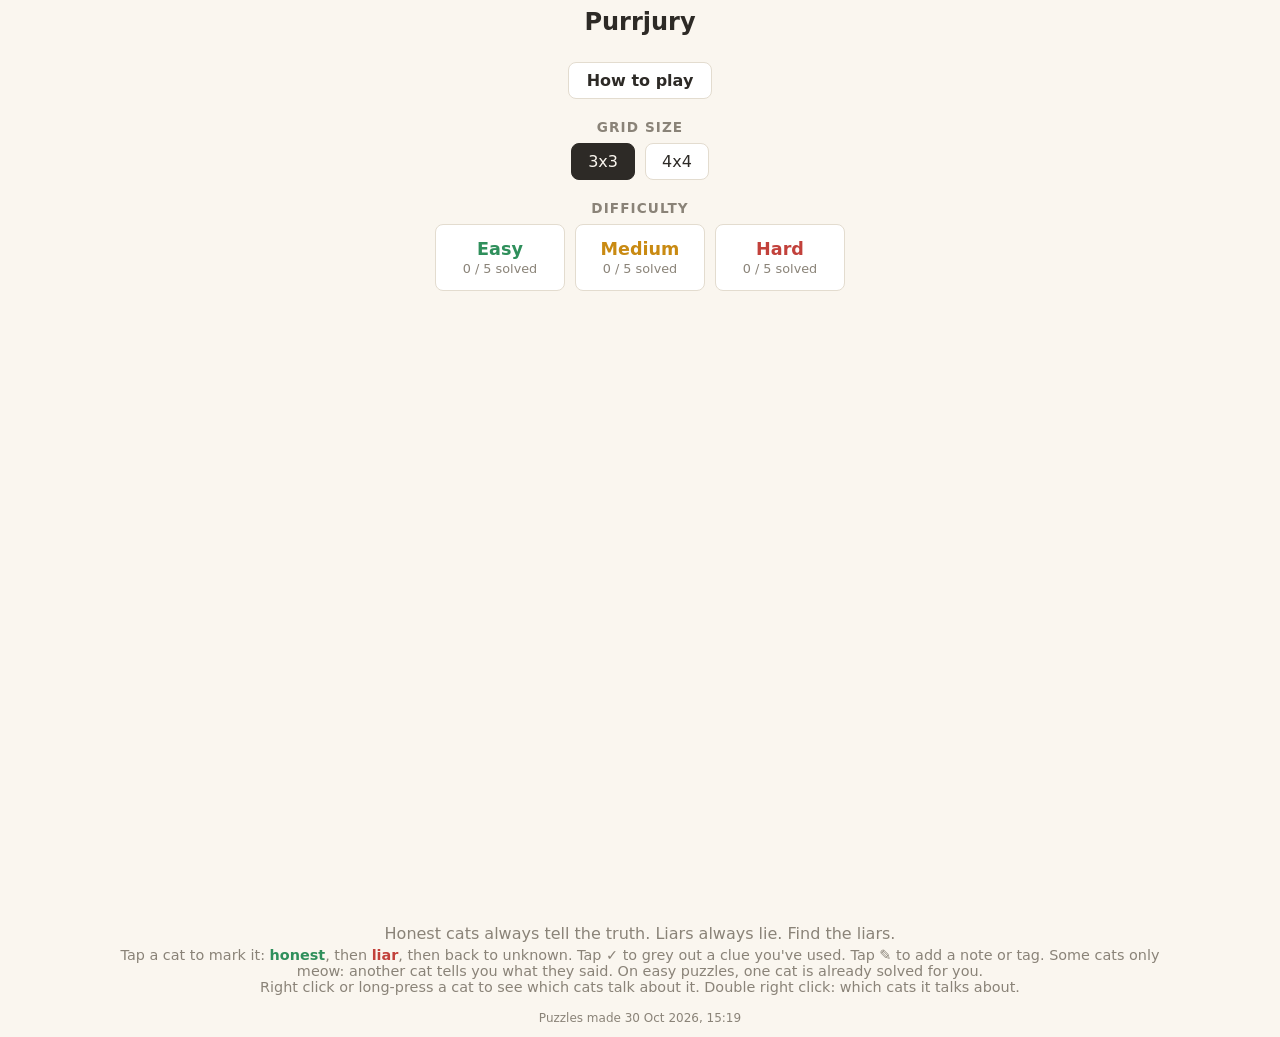
==== web/index.html @ bf157be4 "fix(web): rating card shows on the menu too" ====
<!doctype html>
<html lang="en">
<head>
  <meta charset="utf-8">
  <meta name="viewport" content="width=device-width, initial-scale=1">
  <title>Purrjury</title>
  <!-- every file gets a new ?v= on each visit, so the browser never uses an old copy (see the scripts at the bottom) -->
  <script>
    const VERSION = Date.now();
    document.write(`<link rel="stylesheet" href="style.css?v=${VERSION}">`);
  </script>
</head>
<body>
  <!-- everything you play with, sized to fit the screen on a computer -->
  <div id="screen">
  <header>
    <h1>Purrjury</h1>
  </header>

  <!-- first screen: pick a grid size and a difficulty -->
  <section id="menu">
    <!-- only in the feedback set (index.html?set=feedback): tutorial first, and they can stop any puzzle -->
    <div id="feedback-note" hidden>
      Thanks for playtesting!
      <ol>
        <li>Start with <b>How to play</b> (5 short lessons).</li>
        <li>Then play the puzzles below.</li>
      </ol>
      Stuck or bored? You can stop any puzzle at any time and rate it, solved or not.
    </div>
    <p id="start-here" hidden>Start here</p>
    <button id="how-to-play">How to play</button>
    <h2>Grid size</h2>
    <div class="choice" id="sizes"></div>
    <h2>Difficulty</h2>
    <div class="choice" id="levels"></div>
    <!-- feedback set only: write anything about the whole game -->
    <button id="general-feedback" hidden>Feedback on the whole game</button>
  </section>

  <section id="game" hidden>
  <nav>
    <button id="menu-button" title="Back to the menu (Escape)">Menu</button>
    <button id="prev" title="Previous puzzle (left arrow)">&larr;</button>
    <span id="info"></span>
    <button id="next" title="Next puzzle (right arrow)">&rarr;</button>
  </nav>

  <!-- the lesson's title, what to do and feedback, only in "How to play" -->
  <div id="lesson" hidden></div>

  <p id="legend"></p>

  <main id="grid"></main>

  <div class="controls">
    <span id="timer">0:00</span>
    <button id="check">Check</button>
    <button id="reset">Reset</button>
    <button id="hint">Hint</button>
    <button id="reveal">Reveal</button>
    <button id="stop" hidden>Stop and rate</button>
  </div>
  <p id="message"></p>
  </section>

  <!-- feedback set: the rating card (renderRating in game.js) and the menu's feedback card (renderGeneral).
       Outside #game, so it can show on the menu too, where #game is hidden. -->
  <div id="rating" hidden></div>
  </div>

  <!-- how to play, below the game so the grid gets the screen -->
  <footer>
    <p class="rules">Honest cats always tell the truth. Liars always lie. Find the liars.</p>
  <p class="help">Tap a cat to mark it: <b class="honest-text">honest</b>, then <b class="liar-text">liar</b>, then back to unknown.
    Tap &#10003; to grey out a clue you've used. Tap &#9998; to add a note or tag. Some cats only meow: another cat tells you what they said. On easy puzzles, one cat is already solved for you.<br>
    Right click or long-press a cat to see which cats talk about it. Double right click: which cats it talks about.</p>
  <p class="version" id="version"></p>
  </footer>

  <script>
    // index.html?set=feedback plays the feedback set (feedback_puzzles.js) instead of the normal puzzles
    const PUZZLE_FILE = new URLSearchParams(location.search).get("set") === "feedback" ? "feedback_puzzles.js" : "puzzles.js";
    document.write(`<script src="${PUZZLE_FILE}?v=${VERSION}"><\/script>`);
    document.write(`<script src="tutorial.js?v=${VERSION}"><\/script>`);
    document.write(`<script src="game.js?v=${VERSION}"><\/script>`);
  </script>
</body>
</html>
---- web/style.css ----
:root {
  --bg: #faf6ef;
  --card: #ffffff;
  --ink: #2d2a26;
  --muted: #8a8378;
  --line: #e3dccf;
  --honest: #2f8f5b;
  --honest-bg: #e6f4ec;
  --liar: #c2413b;
  --liar-bg: #fbe8e6;
}

* { box-sizing: border-box; }

body {
  margin: 0 auto;
  max-width: 1100px;
  padding: 16px;
  background: var(--bg);
  color: var(--ink);
  font-family: system-ui, -apple-system, "Segoe UI", sans-serif;
}

header { text-align: center; }
h1 { margin: 8px 0 4px; font-size: 2rem; }
.rules, .help { text-align: center; color: var(--muted); margin: 4px 0; }
.help { font-size: 0.9rem; margin-bottom: 16px; }
footer { margin-top: 24px; }
.version { text-align: center; color: var(--muted); font-size: 0.75rem; margin: 0 0 12px; }
.honest-text { color: var(--honest); }
.liar-text { color: var(--liar); }

nav, .controls {
  display: flex;
  justify-content: center;
  align-items: center;
  gap: 12px;
  margin: 12px 0;
}

button {
  font: inherit;
  padding: 8px 16px;
  border: 1px solid var(--line);
  border-radius: 8px;
  background: var(--card);
  color: var(--ink);
  cursor: pointer;
}
button:hover { border-color: var(--muted); }

#grid {
  display: grid;
  gap: 10px;
  grid-template-columns: repeat(var(--cols), minmax(0, 1fr));
}

.card {
  position: relative;
  display: flex; flex-direction: column;   /* header on top, the clue fills the rest */
  background: var(--card);
  border: 2px solid var(--line);
  border-radius: 12px;
  padding: 10px 12px 36px;   /* room at the bottom for the pen and check buttons */
  cursor: pointer;
  min-height: 110px;
  /* long-press on phones shows connections, so it must not select text or open the iOS menu */
  -webkit-user-select: none;
  user-select: none;
  -webkit-touch-callout: none;
  -webkit-tap-highlight-color: transparent;
  touch-action: manipulation;
}
.card.honest { border-color: var(--honest); background: var(--honest-bg); }
.card.liar { border-color: var(--liar); background: var(--liar-bg); }
.card.used .text { opacity: 0.35; }
.card.given { cursor: default; }   /* easy puzzles: this cat is solved from the start */
.gibberish { font-style: italic; color: var(--muted); }
.secret { margin: 6px 0 0; font-size: 0.85rem; color: var(--muted); }

/* after Reveal: thick outline shows the real answer */
.card.answer-honest { box-shadow: 0 0 0 4px var(--honest); }
.card.answer-liar { box-shadow: 0 0 0 4px var(--liar); }

/* header: cat in the middle, name and color under it, a dashed line before the clue */
.top {
  display: flex; flex-direction: column; align-items: center;
  margin: -10px -12px 0;
  padding: 8px 8px 4px;
  border-bottom: 1px dashed var(--line);
}
/* the pixel cat: drawn at 32x32, shown at exactly 2x so the pixels stay crisp */
.sprite { width: 64px; height: 64px; image-rendering: pixelated; }
/* the color goes on its own line if there's no room next to the name */
.name-line { display: flex; flex-wrap: wrap; justify-content: center; align-items: baseline; column-gap: 6px; max-width: 100%; }
.name { font-weight: 700; max-width: 100%; white-space: nowrap; overflow: hidden; text-overflow: ellipsis; }
.color { color: var(--muted); font-size: 0.8rem; white-space: nowrap; }
.badge {
  position: absolute;
  bottom: 10px; left: 12px;
  display: flex; gap: 4px; align-items: center;
  font-size: 0.75rem; font-weight: 700; text-transform: uppercase; white-space: nowrap;
}
.given-lock { font-size: 0.8rem; }
.honest .badge { color: var(--honest); }
.liar .badge { color: var(--liar); }
/* the clue sits in the middle of the space under the header, both ways */
.text {
  flex: 1;
  display: flex; align-items: center; justify-content: center;
  margin: 8px 0 0;
  text-align: center;
  line-height: 1.35;
  overflow-wrap: break-word;
  hyphens: auto;
}

.used-toggle {
  position: absolute;
  bottom: 6px; right: 6px;
  padding: 0 6px;
  font-size: 0.85rem;
  line-height: 1.4;
}

/* pen: your own notes and tags on a cat */
.pen-toggle {
  position: absolute;
  bottom: 6px; right: 40px;
  padding: 0 6px;
  font-size: 0.85rem;
  line-height: 1.4;
}
.pen-toggle.has-notes { border-color: var(--muted); }
.chips { display: flex; gap: 4px; margin-top: 6px; }
.chip {
  display: inline-flex; align-items: center; justify-content: center;
  min-width: 18px; height: 18px; padding: 0 5px;
  border-radius: 9px;
  font-size: 0.75rem; font-weight: 700;
  background: #efe6d2; color: var(--ink);
}
.chip-blue, .chip-purple { min-width: 14px; height: 14px; padding: 0; }
.chip-blue { background: var(--about); }
.chip-purple { background: #7a4fc4; }
.note { margin: 6px 0 0; font-size: 0.85rem; font-style: italic; color: var(--muted); overflow-wrap: break-word; }
.note-editor { display: flex; flex-direction: column; gap: 6px; margin-top: 8px; cursor: default; }
.tag-row { display: flex; gap: 6px; }
.tag-toggle { padding: 4px 8px; display: inline-flex; align-items: center; }
.tag-toggle.on { border-color: var(--ink); background: #efe6d2; }
.note-editor textarea {
  font: inherit; font-size: 0.85rem;
  padding: 6px;
  border: 1px solid var(--line); border-radius: 8px;
  resize: vertical;
  /* the card blocks text selection for long-press, but the note field needs it */
  -webkit-user-select: text; user-select: text;
  -webkit-touch-callout: default;
}
.note-done { align-self: flex-end; padding: 4px 12px; }

:root { --about: #2f6fdb; }   /* the blue tag chip */

/* connections (right click or long-press a cat): the names involved grow for a moment (from their middle,
   so they grow both ways) and stay bold while it lasts, and the connected cats do one hop.
   The chosen cat's name is underlined. The label under the nav says which way it goes ("cats that talk about Bean"). */
.card.focus .name { text-decoration: underline; text-underline-offset: 3px; }
.card.focus .name, .card.talked-by .name, .card.talks-about .name {
  display: inline-block;
  transform-origin: center;
  font-weight: 800;
  animation: name-grow 0.45s ease-out;
}
@keyframes name-grow { 0%, 100% { transform: scale(1); } 35% { transform: scale(1.35); } }
.card.talked-by .sprite, .card.talks-about .sprite { animation: hop 0.5s ease-out; }   /* hop: see the guide cat */
@media (prefers-reduced-motion: reduce) {
  .card.talked-by .sprite, .card.talks-about .sprite, .card .name { animation: none; }
}
#legend { display: flex; justify-content: center; flex-wrap: wrap; gap: 8px; min-height: 1.6em; margin: 0 0 10px; }
.tag { font-size: 0.8rem; font-weight: 600; }
.tag-by, .tag-about { color: var(--ink); }

/* hint: dashed outline around the clues you can use right now */
:root { --hint: #c98a12; }
/* a card a hint (or the guide) points at: it pulses, a glow that grows and fades */
.card.hint { outline: 3px solid var(--hint); outline-offset: 2px; animation: pulse 1.4s ease-out infinite; }
@keyframes pulse {
  0% { box-shadow: 0 0 0 0 #c98a12aa; }
  70%, 100% { box-shadow: 0 0 0 14px #c98a1200; }
}
/* a button the guide points at (the pen, the ✓, Hint): it pulses the same way */
.point { outline: 3px solid var(--hint); outline-offset: 2px; animation: pulse 1.4s ease-out infinite; }
/* pressing Hint again: the cat that clue finds gets a dashed outline */
.card.hint-found { outline: 3px dashed var(--hint); outline-offset: 2px; }
@media (prefers-reduced-motion: reduce) { .card.hint, .point { animation: none; } }
.tag-hint { color: var(--hint); }

/* menu: pick a grid size, then a difficulty */
#menu { text-align: center; margin: 24px 0; }
#menu h2 { font-size: 0.85rem; text-transform: uppercase; letter-spacing: 0.08em; color: var(--muted); margin: 20px 0 8px; }
.choice { display: flex; justify-content: center; flex-wrap: wrap; gap: 10px; }
.choice button.selected { background: var(--ink); border-color: var(--ink); color: var(--bg); }
.level { display: flex; flex-direction: column; align-items: center; gap: 2px; min-width: 130px; padding: 14px 18px; }
.level-name { font-weight: 700; font-size: 1.1rem; text-transform: capitalize; }
.level-count { font-size: 0.8rem; color: var(--muted); }
.level-easy .level-name { color: var(--honest); }
.level-medium .level-name { color: #c98a12; }
.level-hard .level-name { color: var(--liar); }
.level-tricky .level-name { color: #7a4fc4; }
[hidden] { display: none !important; }

/* "How to play": the button on the menu, and the box above a lesson's grid */
#how-to-play { font-weight: 600; padding: 8px 18px; }
/* the guide cat on the left, its speech bubble on the right with a little tail pointing at it */
#lesson { --bubble: #fff4d6; display: flex; align-items: center; justify-content: center; gap: 14px; max-width: 800px; margin: 0 auto 8px; }
#lesson .guide { width: 128px; height: 128px; image-rendering: pixelated; flex: none; }
/* short computer screens: a smaller guide, so the lesson box is only as tall as the bubble and the grid gets the rest */
@media (min-width: 601px) and (max-height: 800px) { #lesson .guide { width: 96px; height: 96px; } }
/* warm yellow, so it stands out from the white cards */
#lesson .bubble {
  position: relative; flex: 1; padding: 12px 18px;
  background: var(--bubble); border: 3px solid var(--ink); border-radius: 18px;
  font-size: 1.15rem; box-shadow: 0 4px 0 #0002;
}
#lesson .bubble::before {   /* the tail: a small square turned 45 degrees, half under the bubble's edge */
  content: ""; position: absolute; left: -11px; top: calc(50% - 9px); width: 16px; height: 16px;
  background: var(--bubble); border-left: 3px solid var(--ink); border-bottom: 3px solid var(--ink); transform: rotate(45deg);
}
/* when the guide says something new: the cat hops, the bubble pops in */
#lesson .guide.hop { animation: hop 0.5s ease-out; }
#lesson .bubble.pop { animation: pop 0.3s ease-out; }
@keyframes hop { 0%, 100% { transform: translateY(0); } 35% { transform: translateY(-18px); } 65% { transform: translateY(0); } 80% { transform: translateY(-5px); } }
@keyframes pop { from { transform: scale(0.94); opacity: 0.4; } to { transform: scale(1); opacity: 1; } }
@media (prefers-reduced-motion: reduce) { #lesson .guide.hop, #lesson .bubble.pop { animation: none; } }
#lesson h2 { font-size: 1.2rem; margin: 2px 0 4px; }
#lesson p { margin: 4px 0; }
/* the bubble keeps room for its longest feedback (keepTallest in game.js), so nothing moves when it shows up */
.lesson-feedback { line-height: 1.35; font-weight: 600; }
.lesson-feedback.wrong { color: var(--liar); }
.lesson-feedback.solved { color: var(--honest); }
.lesson-feedback button { margin-left: 6px; font-weight: 600; }

/* feedback set (index.html?set=feedback): the note on the menu, the Stop and rate button and the rating card */
#feedback-note {
  max-width: 420px; margin: 14px auto 0; padding: 8px 12px;
  background: #fff4d6; border: 1px solid #ecd9a0; border-radius: 10px; font-size: 0.9rem; text-align: left;
}
#feedback-note ol { margin: 4px 0 6px; padding-left: 22px; }
/* How to play stands out on the feedback menu, with a small "Start here" above it */
#start-here { margin: 14px 0 4px; font-size: 0.8rem; font-weight: 600; color: var(--hint); }
body.feedback #how-to-play { border: 2px solid var(--hint); }
#general-feedback { margin-top: 24px; }
#stop { font-weight: 600; border-color: var(--ink); }
#stop:disabled { font-weight: 400; border-color: var(--line); color: var(--muted); cursor: default; }
/* the card floats over the bottom of the grid, so nothing moves and nothing needs scrolling */
#rating {
  position: fixed; left: 50%; bottom: 12px; transform: translateX(-50%); z-index: 30;
  width: min(400px, calc(100% - 16px));
  padding: 12px 16px; background: var(--card);
  border: 2px solid var(--line); border-radius: 14px; box-shadow: 0 -4px 16px #0003;
}
#rating h3 { margin: 0 0 2px; font-size: 1.05rem; }
.rating-help { margin: 0 0 4px; font-size: 0.8rem; color: var(--muted); }
.paw-row { display: flex; align-items: center; }
.paw-label { width: 3.2em; font-weight: 600; }
/* a paw you haven't given is grey and faint */
.paw { border: none; background: none; padding: 2px 4px; font-size: 1.6rem; line-height: 1.1; filter: grayscale(1); opacity: 0.3; }
.paw.on { filter: none; opacity: 1; }
#rating textarea {
  display: block; width: 100%; margin: 8px 0;
  font: inherit; font-size: 1rem;   /* 16px or more, or phones zoom in when you tap it */
  padding: 6px 8px; border: 1px solid var(--line); border-radius: 8px; resize: none;
}
.rating-error { margin: 0 0 8px; font-size: 0.85rem; color: var(--liar); }
.rating-buttons { display: flex; flex-wrap: wrap; gap: 8px; }
.rating-buttons .main { border-color: var(--ink); font-weight: 600; }

#timer { font-variant-numeric: tabular-nums; color: var(--muted); min-width: 3em; }
#message { text-align: center; min-height: 1.5em; font-weight: 600; }

/* On a computer the whole grid fits the screen: the rows share the height that's left,
   and the cat and the clue text shrink to fit their card (see fitText in game.js). */
@media (min-width: 601px) {
  body { padding-top: 0; padding-bottom: 0; }
  #screen { height: 100dvh; display: flex; flex-direction: column; padding: 6px 0; }
  h1 { font-size: 1.5rem; margin: 2px 0; }
  #game:not([hidden]) { flex: 1; min-height: 0; display: flex; flex-direction: column; }
  #game nav, #game .controls { margin: 6px 0; }
  #legend { margin: 0 0 6px; min-height: 1.3em; }
  #message { margin: 2px 0 0; min-height: 1.3em; }
  /* the grid area is split into --slots rows and columns (3 for a 3x3, 4 for a 4x4) */
  #grid {
    flex: 1; min-height: 0;
    grid-template-columns: repeat(var(--cols), calc((100% - (var(--slots) - 1) * 10px) / var(--slots)));
    grid-template-rows: repeat(var(--rows), calc((100% - (var(--slots) - 1) * 10px) / var(--slots)));
    justify-content: center; align-content: center;
  }
  /* the lessons' 1x2 and 1x3 grids have height to spare: a card is never too short for the cat, its name
     and its color (about 160px), even when the guide's bubble is tall */
  #grid[data-rows="1"] {
    grid-template-rows: max(calc((100% - (var(--slots) - 1) * 10px) / var(--slots)), min(160px, 100%));
  }
  /* left: the cat with its name and color under it. right: the clue, in the middle of the space next to them.
     The clue's row can shrink, and fitText then makes its font smaller. */
  .card {
    min-height: 0; overflow: hidden; container-type: size;
    display: grid;
    grid-template-columns: auto minmax(0, 1fr);
    grid-template-rows: minmax(0, 1fr) auto auto;
    column-gap: 12px;
    padding: 8px 12px;
  }
  .top { grid-column: 1; grid-row: 1 / -1; align-self: center; margin: 0; padding: 0; border: none; max-width: 130px; }
  .sprite { width: 64px; height: 64px; }
  .name-line { flex-direction: column; align-items: center; }   /* name, then the color under it */
  /* room above for the pen and check buttons, below for the honest/liar badge */
  .text { grid-column: 2; grid-row: 1; margin: 16px 0 6px; min-height: 0; overflow: hidden; }
  .chips { grid-column: 2; grid-row: 2; justify-content: center; margin: 0 0 12px; }
  .note, .secret { grid-column: 2; grid-row: 3; text-align: center; margin: 0 0 12px; }
  .used-toggle, .pen-toggle { top: 6px; bottom: auto; }
  .badge { top: auto; bottom: 6px; left: auto; right: 10px; }
  /* 3x3 cards are big, so their clue and name get a bigger font (fitText still shrinks it if needed) */
  #grid[data-cols="3"] .text { font-size: 1.2rem; }
  /* the tutorial's 2x2 and 1x2 grids have even bigger cards */
  #grid[data-cols="2"] .text, #grid[data-cols="1"] .text { font-size: 1.4rem; }
  #grid:is([data-cols="1"], [data-cols="2"], [data-cols="3"]) .name { font-size: 1.1rem; }
  /* and a bigger cat: 3x the sprite, 4x on tall cards (whole multiples keep the pixels crisp) */
  #grid:is([data-cols="1"], [data-cols="2"], [data-cols="3"]) .sprite { width: 96px; height: 96px; }
  @container (min-height: 200px) {
    #grid:is([data-cols="1"], [data-cols="2"], [data-cols="3"]) .sprite { width: 128px; height: 128px; }
  }
  /* shorter cards: a smaller cat, so its name and color still fit under it
     (the 96px cat needs about 137px with them, the 64px one 104px) */
  @container (max-height: 136px) {
    #grid:is([data-cols="1"], [data-cols="2"], [data-cols="3"]) .sprite { width: 64px; height: 64px; }
  }
  /* very short cards: a small cat (4x4 names are smaller, so their 64px cat fits down to 100px) */
  @container (max-height: 103px) {
    #grid:is([data-cols="1"], [data-cols="2"], [data-cols="3"]) .sprite { width: 32px; height: 32px; }
  }
  @container (max-height: 100px) {
    .sprite { width: 32px; height: 32px; }
  }
  /* the notes box opens below the card, on top of the next one */
  .card.editing { overflow: visible; z-index: 5; }
  .note-editor {
    position: absolute; left: -2px; right: -2px; top: calc(100% - 6px);
    margin: 0; padding: 8px 10px 10px;
    background: var(--card); border: 2px solid var(--line); border-top: none;
    border-radius: 0 0 12px 12px; box-shadow: 0 6px 14px #0002;
  }
}

/* On a phone the whole game fits the screen: a slim top bar, the grid, and the buttons under it.
   No big cats: each card gets a band in the cat's color with its name, and a faint cat behind the clue.
   Heights use svh, the screen height with the browser's address bar showing. Unlike dvh it doesn't change
   when the address bar hides or shows while you scroll, so the cards keep their size. */
@media (max-width: 600px) {
  body { padding: 6px; }
  body.playing header { display: none; }
  /* the page padding is 12px; the grid takes whatever the top bar, the buttons and the message leave */
  body.playing:not(.in-lesson) #screen { height: calc(100svh - 12px); display: flex; flex-direction: column; }
  body.playing:not(.in-lesson) #game:not([hidden]) { flex: 1; min-height: 0; display: flex; flex-direction: column; }
  body.playing:not(.in-lesson) #grid { flex: 1; min-height: 0; height: auto; }
  #message { margin: 2px 0 0; min-height: 1.3em; font-size: 0.9rem; }
  #game nav { margin: 0 0 6px; gap: 6px; justify-content: space-between; }
  #game nav button { padding: 4px 10px; font-size: 0.85rem; }
  #info { font-size: 0.8rem; font-weight: 600; text-align: center; }
  /* nav (about 32px) + its margin + the page padding: the grid gets the rest of the screen */
  #grid {
    gap: 5px;
    height: calc(100svh - 50px);
    grid-template-rows: repeat(var(--rows), minmax(0, 1fr));
  }
  /* lessons have tiny grids: each row gets the height it would have in a 3x3, not the whole screen */
  body.in-lesson #grid { height: calc((100svh - 50px) * var(--rows) / 3); }
  /* a smaller guide and bubble, so the lesson still fits above the grid */
  #lesson { gap: 10px; align-items: flex-start; }
  #lesson .guide { width: 64px; height: 64px; margin-top: 6px; }
  #lesson .bubble { font-size: 0.95rem; padding: 8px 12px; border-width: 2px; }
  #lesson .bubble::before { top: 30px; left: -9px; width: 14px; height: 14px; border-width: 2px; }
  #lesson h2 { font-size: 1.05rem; }
  /* the hint / connections label floats over the grid instead of taking a row, just above the buttons */
  #legend {
    position: fixed; bottom: 70px; left: 50%; transform: translateX(-50%); z-index: 20; width: max-content; max-width: calc(100% - 20px);
    margin: 0; min-height: 0; padding: 2px 10px;
    background: #fffe; border-radius: 8px; box-shadow: 0 1px 4px #0002;
  }
  #legend:empty { display: none; }
  .controls { margin: 6px 0 0; flex-wrap: wrap; gap: 8px; }
  .controls button { padding: 6px 12px; }

  /* isolate: the faint cat can sit behind the band and the clue but still on top of the card's background */
  .card { min-height: 0; overflow: hidden; padding: 0 5px 18px; font-size: 0.85rem; border-radius: 10px; isolation: isolate; }
  /* the band: the cat's color with its name and color word */
  .top {
    margin: 0 -5px 2px; padding: 2px 4px 3px;
    background: var(--coat); border-bottom: none;
  }
  .name-line { flex-direction: column; align-items: center; }
  .name { font-size: 0.8rem; color: #fff; text-shadow: 0 1px 2px #000a; }
  .color { font-size: 0.62rem; color: #fffd; text-shadow: 0 1px 2px #000a; line-height: 1.1; }
  .light-coat .name, .light-coat .color { color: var(--ink); text-shadow: 0 1px 1px #fff8; }
  /* the faint cat behind the clue */
  .sprite {
    position: absolute; left: 50%; top: 58%; transform: translate(-50%, -50%);
    width: 80%; max-width: 96px; height: auto; opacity: 0.14; z-index: -1;
  }
  .text { min-height: 0; overflow: hidden; margin: 4px 0 0; line-height: 1.25; }
  .used-toggle, .pen-toggle { bottom: 3px; font-size: 0.6rem; padding: 0 4px; border-radius: 6px; }
  .used-toggle { right: 3px; }
  .pen-toggle { right: 30px; }
  /* no room for the word, the card color already says honest or liar: just the lock, in the band's corner */
  .mark-word { display: none; }
  .badge { bottom: auto; top: 3px; left: auto; right: 3px; z-index: 2; }
  /* the notes box opens as a panel at the bottom of the screen, cards are too narrow for it */
  .card.editing { overflow: visible; z-index: 40; }   /* above the other cards, so its panel is too */
  .note-editor {
    position: fixed; left: 8px; right: 8px; bottom: 8px; z-index: 30;
    margin: 0; padding: 10px;
    background: var(--card); border: 2px solid var(--line); border-radius: 12px;
    box-shadow: 0 -4px 16px #0003;
    font-size: 1rem;
  }
}
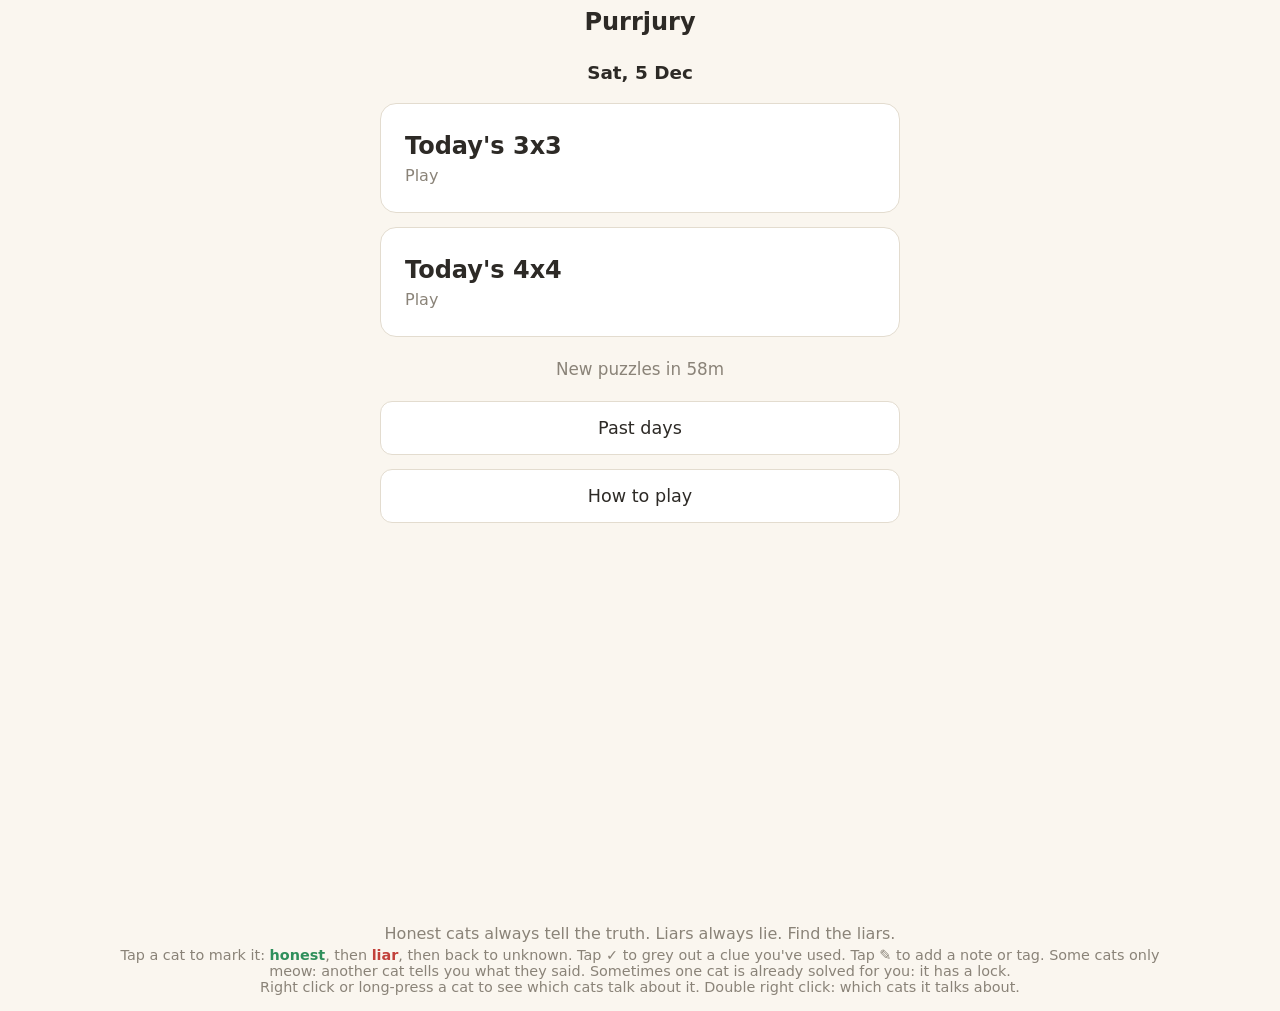
==== commit ccd1d53d: "feat(web): daily page with home, streak, solved card, share, past days and back button" ====
--- a/web/index.html
+++ b/web/index.html
@@ -7,6 +7,9 @@
   <!-- every file gets a new ?v= on each visit, so the browser never uses an old copy (see the scripts at the bottom) -->
   <script>
     const VERSION = Date.now();
+    // Which page this is: the daily (this file), or practice/ and feedback/, copies of it made by make_pages.py
+    // that set window.PAGE first. Old ?set=feedback links still open the feedback set.
+    window.PAGE = window.PAGE || (new URLSearchParams(location.search).get("set") === "feedback" ? "feedback" : "daily");
     document.write(`<link rel="stylesheet" href="style.css?v=${VERSION}">`);
   </script>
 </head>
@@ -17,8 +20,31 @@
     <h1>Purrjury</h1>
   </header>
 
-  <!-- first screen: pick a grid size and a difficulty -->
-  <section id="menu">
+  <!-- the daily page's first screen: today's two puzzles, your streak and when the next ones come -->
+  <section id="home" hidden>
+    <p id="home-date"></p>
+    <div id="tiles"></div>
+    <p id="countdown"></p>
+    <div class="home-buttons">
+      <button id="past-button">Past days</button>
+      <button id="home-how">How to play</button>
+    </div>
+  </section>
+
+  <!-- the daily page's past days: a month at a time, tap a day to see your times and play it -->
+  <section id="past" hidden>
+    <div class="past-nav">
+      <button id="past-prev" title="Previous month">&larr;</button>
+      <b id="past-month"></b>
+      <button id="past-next" title="Next month">&rarr;</button>
+    </div>
+    <div id="calendar"></div>
+    <div id="past-day"></div>
+    <button id="past-back">Back to today</button>
+  </section>
+
+  <!-- practice and feedback pages' first screen: pick a grid size and a difficulty -->
+  <section id="menu" hidden>
     <!-- only in the feedback set (index.html?set=feedback): tutorial first, and they can stop any puzzle -->
     <div id="feedback-note" hidden>
       Thanks for playtesting!
@@ -73,15 +99,23 @@
   <footer>
     <p class="rules">Honest cats always tell the truth. Liars always lie. Find the liars.</p>
   <p class="help">Tap a cat to mark it: <b class="honest-text">honest</b>, then <b class="liar-text">liar</b>, then back to unknown.
-    Tap &#10003; to grey out a clue you've used. Tap &#9998; to add a note or tag. Some cats only meow: another cat tells you what they said. On easy puzzles, one cat is already solved for you.<br>
+    Tap &#10003; to grey out a clue you've used. Tap &#9998; to add a note or tag. Some cats only meow: another cat tells you what they said. Sometimes one cat is already solved for you: it has a lock.<br>
     Right click or long-press a cat to see which cats talk about it. Double right click: which cats it talks about.</p>
   <p class="version" id="version"></p>
   </footer>
 
   <script>
-    // index.html?set=feedback plays the feedback set (feedback_puzzles.js) instead of the normal puzzles
-    const PUZZLE_FILE = new URLSearchParams(location.search).get("set") === "feedback" ? "feedback_puzzles.js" : "puzzles.js";
-    document.write(`<script src="${PUZZLE_FILE}?v=${VERSION}"><\/script>`);
+    // the daily page loads days.js (which days exist) and this month's puzzles; game.js loads other months
+    // when you open past days. Practice plays puzzles.js, the feedback set feedback_puzzles.js.
+    if (PAGE === "daily") {
+      const now = new Date();
+      const month = `${now.getFullYear()}-${String(now.getMonth() + 1).padStart(2, "0")}`;
+      document.write(`<script src="daily/days.js?v=${VERSION}"><\/script>`);
+      document.write(`<script src="daily/${month}.js?v=${VERSION}"><\/script>`);
+    } else {
+      const PUZZLE_FILE = PAGE === "feedback" ? "feedback_puzzles.js" : "puzzles.js";
+      document.write(`<script src="${PUZZLE_FILE}?v=${VERSION}"><\/script>`);
+    }
     document.write(`<script src="tutorial.js?v=${VERSION}"><\/script>`);
     document.write(`<script src="game.js?v=${VERSION}"><\/script>`);
   </script>
--- a/web/style.css
+++ b/web/style.css
@@ -197,6 +197,36 @@
 
 /* menu: pick a grid size, then a difficulty */
 #menu { text-align: center; margin: 24px 0; }
+
+/* the daily's home: the date and streak, a tile per puzzle, the countdown */
+/* everything stacked and full width: there's little on it, so it gets big */
+#home, #past { text-align: center; margin: 24px auto; width: 100%; max-width: 520px; }
+#home-date { font-size: 1.15rem; font-weight: 600; margin: 0 0 20px; }
+#tiles, .past-tiles, .home-buttons { display: flex; flex-direction: column; gap: 14px; }
+.tile {
+  display: grid; grid-template-columns: 1fr auto; align-content: center; gap: 6px 12px; text-align: left;
+  min-height: 110px; padding: 20px 24px; border-radius: 16px; background: var(--card);
+}
+.tile b { font-size: 1.5rem; }
+.tile-time { align-self: center; text-align: right; font-size: 1.2rem; color: var(--muted); font-variant-numeric: tabular-nums; }
+.tile.done .tile-time { color: var(--honest); font-weight: 600; }
+.tile-status { grid-column: 1 / -1; font-size: 1rem; color: var(--muted); }
+#countdown { color: var(--muted); font-size: 1.05rem; margin: 22px 0; font-variant-numeric: tabular-nums; }
+.home-buttons button { padding: 16px; font-size: 1.1rem; border-radius: 12px; }
+.past-tiles .tile { min-height: 80px; }
+
+/* past days: a month of days, Monday first. Green: both solved, yellow: played */
+.past-nav { display: flex; justify-content: space-between; align-items: center; margin-bottom: 10px; }
+#calendar { display: grid; grid-template-columns: repeat(7, 1fr); gap: 4px; margin-bottom: 14px; }
+.weekday { font-size: 0.75rem; color: var(--muted); }
+.day { padding: 8px 0; border-radius: 8px; font-variant-numeric: tabular-nums; }
+.day:disabled { opacity: 0.3; cursor: default; }
+.day.both { background: var(--honest-bg); border-color: var(--honest); color: var(--honest); font-weight: 600; }
+.day.some { background: #fbf1d9; border-color: #c98a12; }
+.day.today { text-decoration: underline; font-weight: 700; }
+.day.picked { outline: 2px solid var(--ink); }
+#past-day { margin-bottom: 14px; }
+#past-day b { display: block; margin-bottom: 8px; }
 #menu h2 { font-size: 0.85rem; text-transform: uppercase; letter-spacing: 0.08em; color: var(--muted); margin: 20px 0 8px; }
 .choice { display: flex; justify-content: center; flex-wrap: wrap; gap: 10px; }
 .choice button.selected { background: var(--ink); border-color: var(--ink); color: var(--bg); }
@@ -271,6 +301,9 @@
   font: inherit; font-size: 1rem;   /* 16px or more, or phones zoom in when you tap it */
   padding: 6px 8px; border: 1px solid var(--line); border-radius: 8px; resize: none;
 }
+/* the one-time "how often do you play logic puzzles?" question */
+.experience p { margin: 8px 0 4px; font-size: 0.9rem; font-weight: 600; }
+.experience button { padding: 4px 12px; }
 .rating-error { margin: 0 0 8px; font-size: 0.85rem; color: var(--liar); }
 .rating-buttons { display: flex; flex-wrap: wrap; gap: 8px; }
 .rating-buttons .main { border-color: var(--ink); font-weight: 600; }
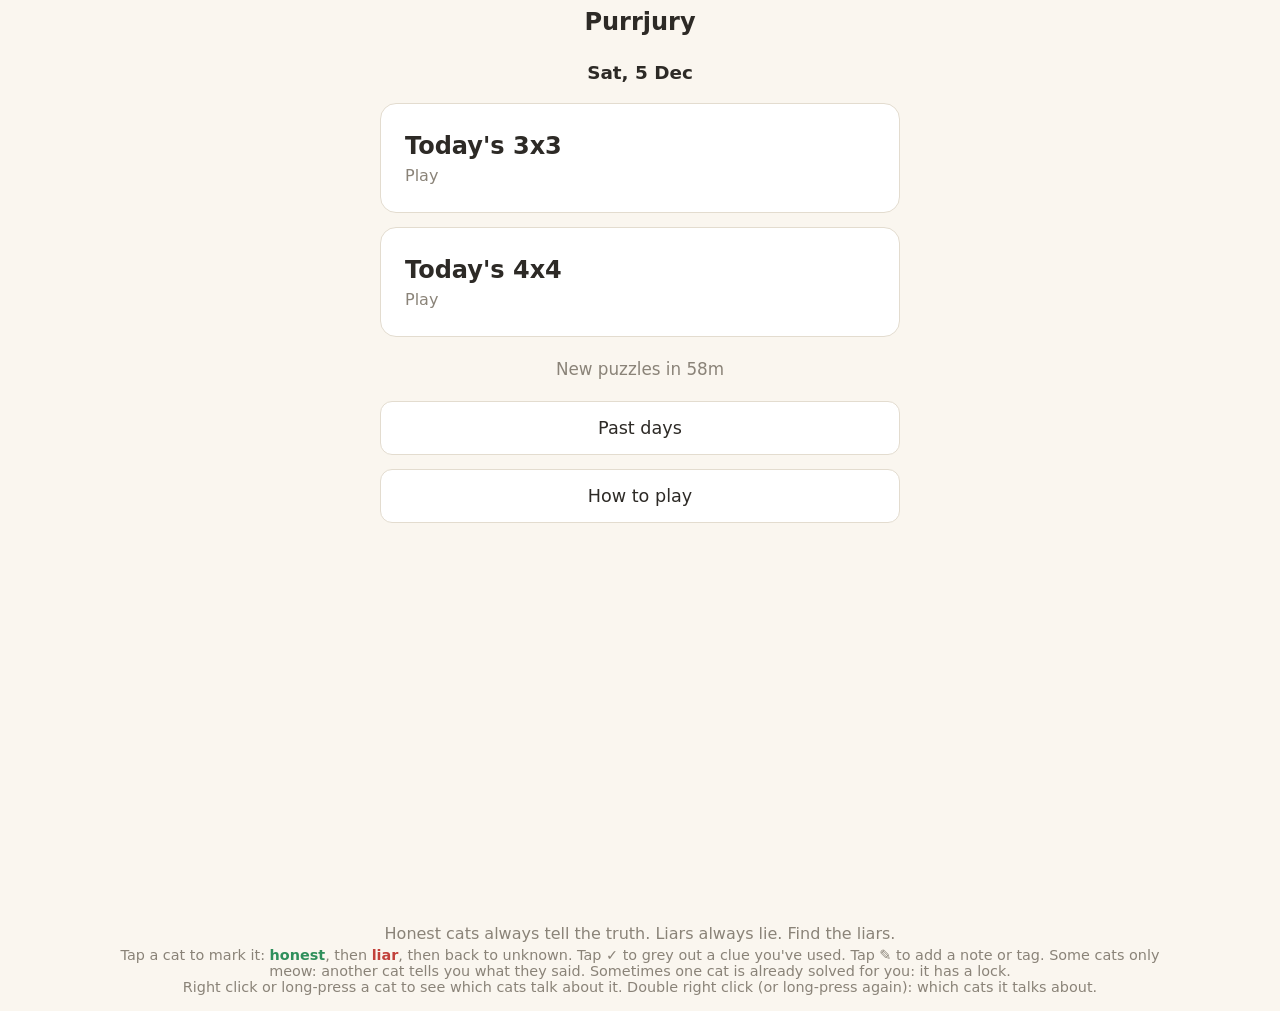
==== commit eaee1011: "feat(web): long-press fades the other cats, card sinks while held, press again for the other directi" ====
--- a/web/index.html
+++ b/web/index.html
@@ -100,7 +100,7 @@
     <p class="rules">Honest cats always tell the truth. Liars always lie. Find the liars.</p>
   <p class="help">Tap a cat to mark it: <b class="honest-text">honest</b>, then <b class="liar-text">liar</b>, then back to unknown.
     Tap &#10003; to grey out a clue you've used. Tap &#9998; to add a note or tag. Some cats only meow: another cat tells you what they said. Sometimes one cat is already solved for you: it has a lock.<br>
-    Right click or long-press a cat to see which cats talk about it. Double right click: which cats it talks about.</p>
+    Right click or long-press a cat to see which cats talk about it. Double right click (or long-press again): which cats it talks about.</p>
   <p class="version" id="version"></p>
   </footer>
 
--- a/web/style.css
+++ b/web/style.css
@@ -161,9 +161,17 @@
 
 :root { --about: #2f6fdb; }   /* the blue tag chip */
 
-/* connections (right click or long-press a cat): the names involved grow for a moment (from their middle,
-   so they grow both ways) and stay bold while it lasts, and the connected cats do one hop.
-   The chosen cat's name is underlined. The label under the nav says which way it goes ("cats that talk about Bean"). */
+/* connections (right click or long-press a cat): every other cat fades out, so the ones involved stand out.
+   The chosen cat gets a dark outline, the connected ones a colored one: blue for "cats that talk about Bean",
+   purple for "cats Bean talks about". Their names grow for a moment (from their middle, so they grow both ways)
+   and stay bold, and the connected cats do one hop. The label above the grid says which way it goes. */
+.card { transition: opacity 0.2s, transform 0.4s; }
+#grid.connecting .card:not(.focus):not(.talked-by):not(.talks-about) { opacity: 0.3; }
+.card.focus { outline: 3px solid var(--ink); outline-offset: 2px; }
+.card.talked-by { outline: 3px solid var(--about); outline-offset: 2px; }
+.card.talks-about { outline: 3px solid #7a4fc4; outline-offset: 2px; }
+/* phones: the card sinks a little while you hold it, so you can feel a long-press coming */
+.card.pressing { transform: scale(0.94); transition: transform 0.5s ease-in; }
 .card.focus .name { text-decoration: underline; text-underline-offset: 3px; }
 .card.focus .name, .card.talked-by .name, .card.talks-about .name {
   display: inline-block;
@@ -438,6 +446,7 @@
   .sprite {
     position: absolute; left: 50%; top: 58%; transform: translate(-50%, -50%);
     width: 80%; max-width: 96px; height: auto; opacity: 0.14; z-index: -1;
+    animation: none !important;   /* no hop: its transform would replace the centering and throw the cat into a corner */
   }
   .text { min-height: 0; overflow: hidden; margin: 4px 0 0; line-height: 1.25; }
   .used-toggle, .pen-toggle { bottom: 3px; font-size: 0.6rem; padding: 0 4px; border-radius: 6px; }
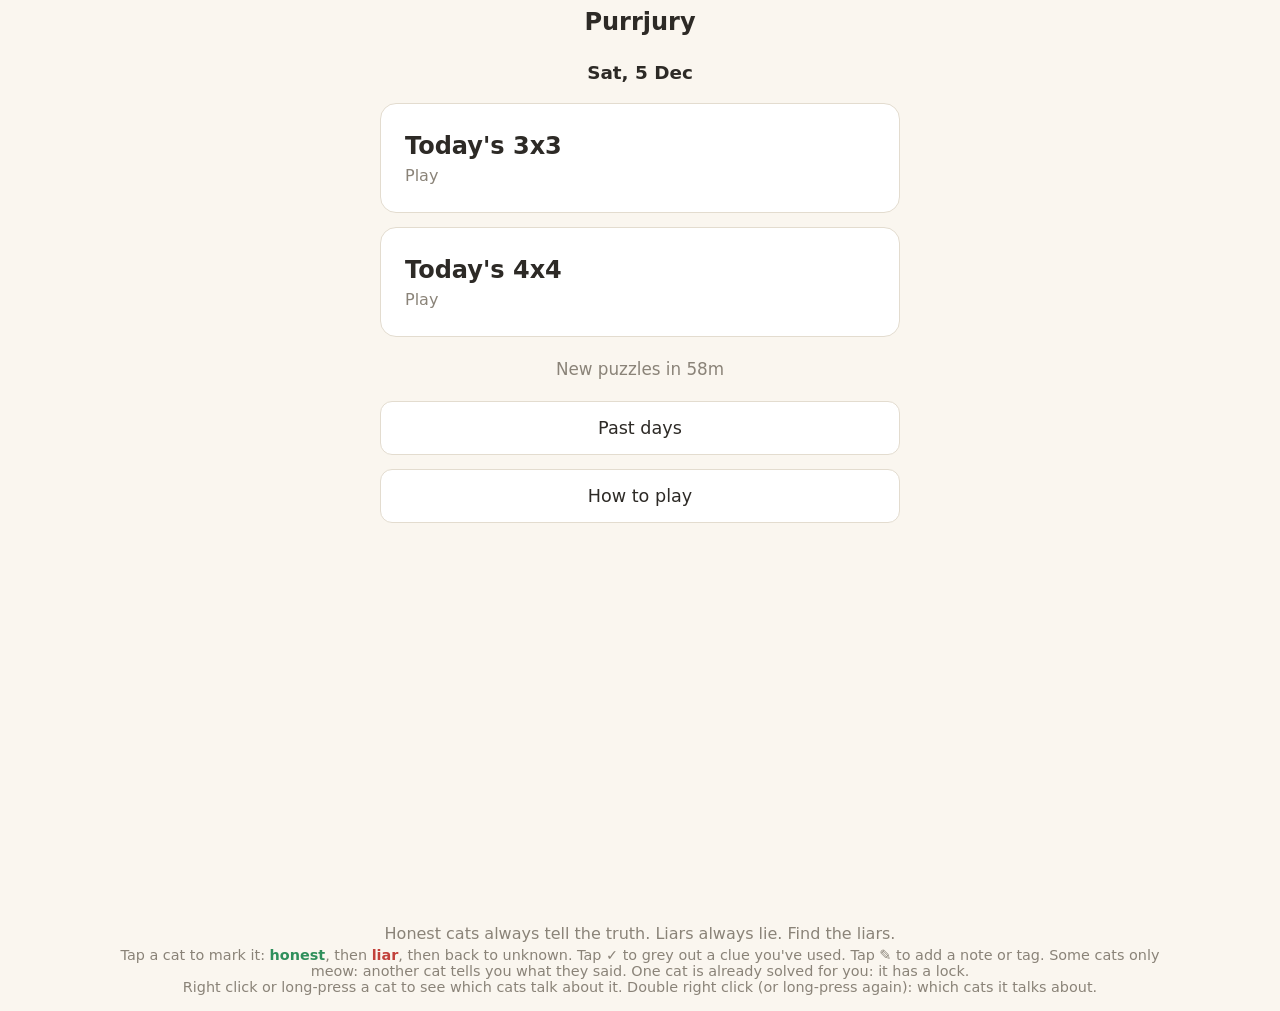
==== commit 160fbe71: "feat(export): every level starts with a shown cat, its clue is the way in" ====
--- a/web/index.html
+++ b/web/index.html
@@ -99,7 +99,7 @@
   <footer>
     <p class="rules">Honest cats always tell the truth. Liars always lie. Find the liars.</p>
   <p class="help">Tap a cat to mark it: <b class="honest-text">honest</b>, then <b class="liar-text">liar</b>, then back to unknown.
-    Tap &#10003; to grey out a clue you've used. Tap &#9998; to add a note or tag. Some cats only meow: another cat tells you what they said. Sometimes one cat is already solved for you: it has a lock.<br>
+    Tap &#10003; to grey out a clue you've used. Tap &#9998; to add a note or tag. Some cats only meow: another cat tells you what they said. One cat is already solved for you: it has a lock.<br>
     Right click or long-press a cat to see which cats talk about it. Double right click (or long-press again): which cats it talks about.</p>
   <p class="version" id="version"></p>
   </footer>
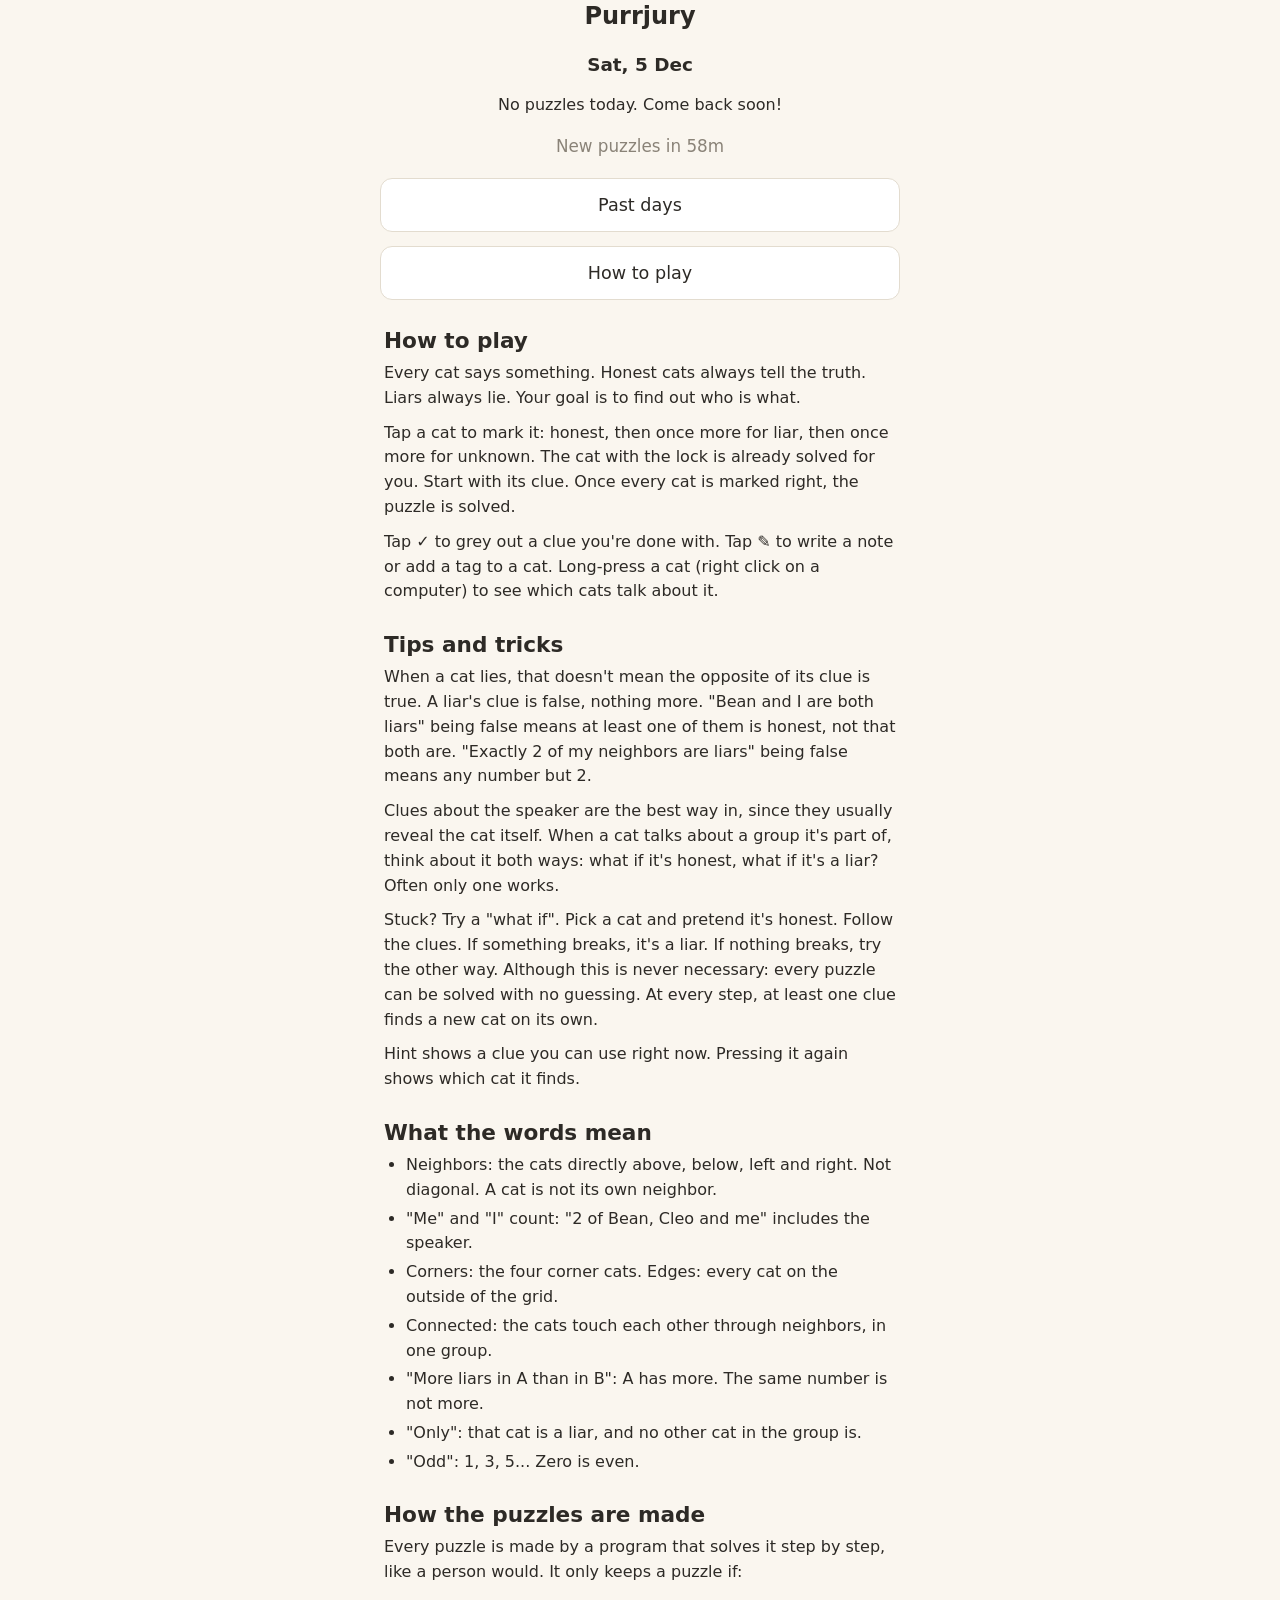
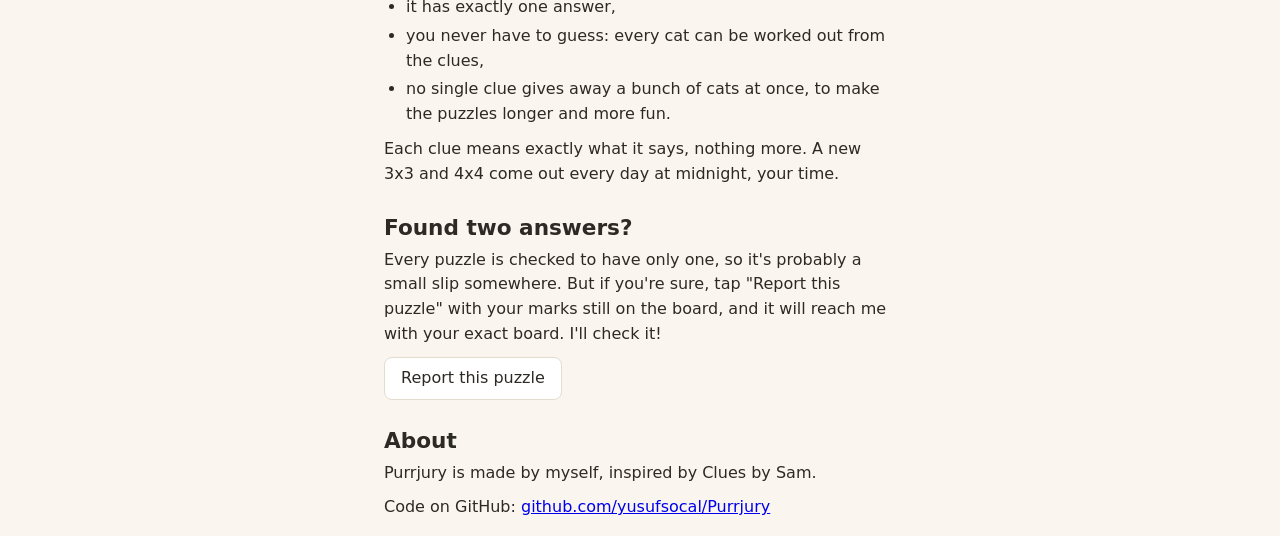
==== commit de463abf: "feat(web): sections under the game, report a puzzle, right click only shows cats that talk about a c" ====
--- a/web/index.html
+++ b/web/index.html
@@ -97,10 +97,78 @@
 
   <!-- how to play, below the game so the grid gets the screen -->
   <footer>
-    <p class="rules">Honest cats always tell the truth. Liars always lie. Find the liars.</p>
-  <p class="help">Tap a cat to mark it: <b class="honest-text">honest</b>, then <b class="liar-text">liar</b>, then back to unknown.
-    Tap &#10003; to grey out a clue you've used. Tap &#9998; to add a note or tag. Some cats only meow: another cat tells you what they said. One cat is already solved for you: it has a lock.<br>
-    Right click or long-press a cat to see which cats talk about it. Double right click (or long-press again): which cats it talks about.</p>
+    <!-- Brom's texts, all open, one after the other -->
+    <div id="info-sections">
+    <section>
+      <h2>How to play</h2>
+      <p>Every cat says something. Honest cats always tell the truth. Liars always lie.
+        Your goal is to find out who is what.</p>
+      <p>Tap a cat to mark it: honest, then once more for liar, then once more for unknown.
+        The cat with the lock is already solved for you. Start with its clue.
+        Once every cat is marked right, the puzzle is solved.</p>
+      <p>Tap &#10003; to grey out a clue you're done with.
+        Tap &#9998; to write a note or add a tag to a cat.
+        Long-press a cat (right click on a computer) to see which cats talk about it.</p>
+    </section>
+
+    <section>
+      <h2>Tips and tricks</h2>
+      <p>When a cat lies, that doesn't mean the opposite of its clue is true.
+        A liar's clue is false, nothing more. "Bean and I are both liars" being false
+        means at least one of them is honest, not that both are.
+        "Exactly 2 of my neighbors are liars" being false means any number but 2.</p>
+      <p>Clues about the speaker are the best way in, since they usually reveal the cat itself.
+        When a cat talks about a group it's part of, think about it both ways:
+        what if it's honest, what if it's a liar? Often only one works.</p>
+      <p>Stuck? Try a "what if".
+        Pick a cat and pretend it's honest. Follow the clues.
+        If something breaks, it's a liar. If nothing breaks, try the other way.
+        Although this is never necessary: every puzzle can be solved with no guessing.
+        At every step, at least one clue finds a new cat on its own.</p>
+      <p>Hint shows a clue you can use right now. Pressing it again shows which cat it finds.</p>
+    </section>
+
+    <section>
+      <h2>What the words mean</h2>
+      <ul>
+        <li>Neighbors: the cats directly above, below, left and right. Not diagonal. A cat is not its own neighbor.</li>
+        <li>"Me" and "I" count: "2 of Bean, Cleo and me" includes the speaker.</li>
+        <li>Corners: the four corner cats. Edges: every cat on the outside of the grid.</li>
+        <li>Connected: the cats touch each other through neighbors, in one group.</li>
+        <li>"More liars in A than in B": A has more. The same number is not more.</li>
+        <li>"Only": that cat is a liar, and no other cat in the group is.</li>
+        <li>"Odd": 1, 3, 5... Zero is even.</li>
+      </ul>
+    </section>
+
+    <section>
+      <h2>How the puzzles are made</h2>
+      <p>Every puzzle is made by a program that solves it step by step, like a person would.
+        It only keeps a puzzle if:</p>
+      <ul>
+        <li>it has exactly one answer,</li>
+        <li>you never have to guess: every cat can be worked out from the clues,</li>
+        <li>no single clue gives away a bunch of cats at once, to make the puzzles longer and more fun.</li>
+      </ul>
+      <p>Each clue means exactly what it says, nothing more.
+        A new 3x3 and 4x4 come out every day at midnight, your time.</p>
+    </section>
+
+    <section>
+      <h2>Found two answers?</h2>
+      <p>Every puzzle is checked to have only one, so it's probably a small slip
+        somewhere. But if you're sure, tap "Report this puzzle" with your marks
+        still on the board, and it will reach me with your exact board. I'll check it!</p>
+      <!-- sends the puzzle and your marks to the sheet (reportPuzzle in game.js) -->
+      <p><button id="report">Report this puzzle</button> <span id="report-status"></span></p>
+    </section>
+
+    <section>
+      <h2>About</h2>
+      <p>Purrjury is made by myself, inspired by Clues by Sam.</p>
+      <p>Code on GitHub: <a href="https://github.com/yusufsocal/Purrjury">github.com/yusufsocal/Purrjury</a></p>
+    </section>
+    </div>
   <p class="version" id="version"></p>
   </footer>
 
--- a/web/style.css
+++ b/web/style.css
@@ -23,8 +23,13 @@
 
 header { text-align: center; }
 h1 { margin: 8px 0 4px; font-size: 2rem; }
-.rules, .help { text-align: center; color: var(--muted); margin: 4px 0; }
-.help { font-size: 0.9rem; margin-bottom: 16px; }
+/* the sections under the game: all open, one after the other. Big bold headings, plain text */
+#info-sections { max-width: 520px; margin: 8px auto 16px; }
+#info-sections h2 { font-size: 1.35rem; margin: 28px 4px 8px; }
+#info-sections p, #info-sections ul { margin: 0 4px 10px; line-height: 1.55; }
+#info-sections ul { padding-left: 22px; }
+#info-sections li { margin-bottom: 4px; }
+#report-status { color: var(--muted); font-size: 0.9rem; }
 footer { margin-top: 24px; }
 .version { text-align: center; color: var(--muted); font-size: 0.75rem; margin: 0 0 12px; }
 .honest-text { color: var(--honest); }
@@ -162,31 +167,29 @@
 :root { --about: #2f6fdb; }   /* the blue tag chip */
 
 /* connections (right click or long-press a cat): every other cat fades out, so the ones involved stand out.
-   The chosen cat gets a dark outline, the connected ones a colored one: blue for "cats that talk about Bean",
-   purple for "cats Bean talks about". Their names grow for a moment (from their middle, so they grow both ways)
-   and stay bold, and the connected cats do one hop. The label above the grid says which way it goes. */
+   The chosen cat gets a dark outline, the cats that talk about it a blue one. Their names grow for a moment
+   (from their middle, so they grow both ways) and stay bold, and the cats that talk about it do one hop. */
 .card { transition: opacity 0.2s, transform 0.4s; }
-#grid.connecting .card:not(.focus):not(.talked-by):not(.talks-about) { opacity: 0.3; }
+#grid.connecting .card:not(.focus):not(.talked-by) { opacity: 0.3; }
 .card.focus { outline: 3px solid var(--ink); outline-offset: 2px; }
 .card.talked-by { outline: 3px solid var(--about); outline-offset: 2px; }
-.card.talks-about { outline: 3px solid #7a4fc4; outline-offset: 2px; }
 /* phones: the card sinks a little while you hold it, so you can feel a long-press coming */
 .card.pressing { transform: scale(0.94); transition: transform 0.5s ease-in; }
 .card.focus .name { text-decoration: underline; text-underline-offset: 3px; }
-.card.focus .name, .card.talked-by .name, .card.talks-about .name {
+.card.focus .name, .card.talked-by .name {
   display: inline-block;
   transform-origin: center;
   font-weight: 800;
   animation: name-grow 0.45s ease-out;
 }
 @keyframes name-grow { 0%, 100% { transform: scale(1); } 35% { transform: scale(1.35); } }
-.card.talked-by .sprite, .card.talks-about .sprite { animation: hop 0.5s ease-out; }   /* hop: see the guide cat */
+.card.talked-by .sprite { animation: hop 0.5s ease-out; }   /* hop: see the guide cat */
 @media (prefers-reduced-motion: reduce) {
-  .card.talked-by .sprite, .card.talks-about .sprite, .card .name { animation: none; }
+  .card.talked-by .sprite, .card .name { animation: none; }
 }
 #legend { display: flex; justify-content: center; flex-wrap: wrap; gap: 8px; min-height: 1.6em; margin: 0 0 10px; }
 .tag { font-size: 0.8rem; font-weight: 600; }
-.tag-by, .tag-about { color: var(--ink); }
+.tag-by { color: var(--ink); }
 
 /* hint: dashed outline around the clues you can use right now */
 :root { --hint: #c98a12; }
@@ -323,7 +326,8 @@
    and the cat and the clue text shrink to fit their card (see fitText in game.js). */
 @media (min-width: 601px) {
   body { padding-top: 0; padding-bottom: 0; }
-  #screen { height: 100dvh; display: flex; flex-direction: column; padding: 6px 0; }
+  /* only while playing: the grid gets the whole screen. Home and the menu stay short, so the sections come right after */
+  body.playing #screen { height: 100dvh; display: flex; flex-direction: column; padding: 6px 0; }
   h1 { font-size: 1.5rem; margin: 2px 0; }
   #game:not([hidden]) { flex: 1; min-height: 0; display: flex; flex-direction: column; }
   #game nav, #game .controls { margin: 6px 0; }
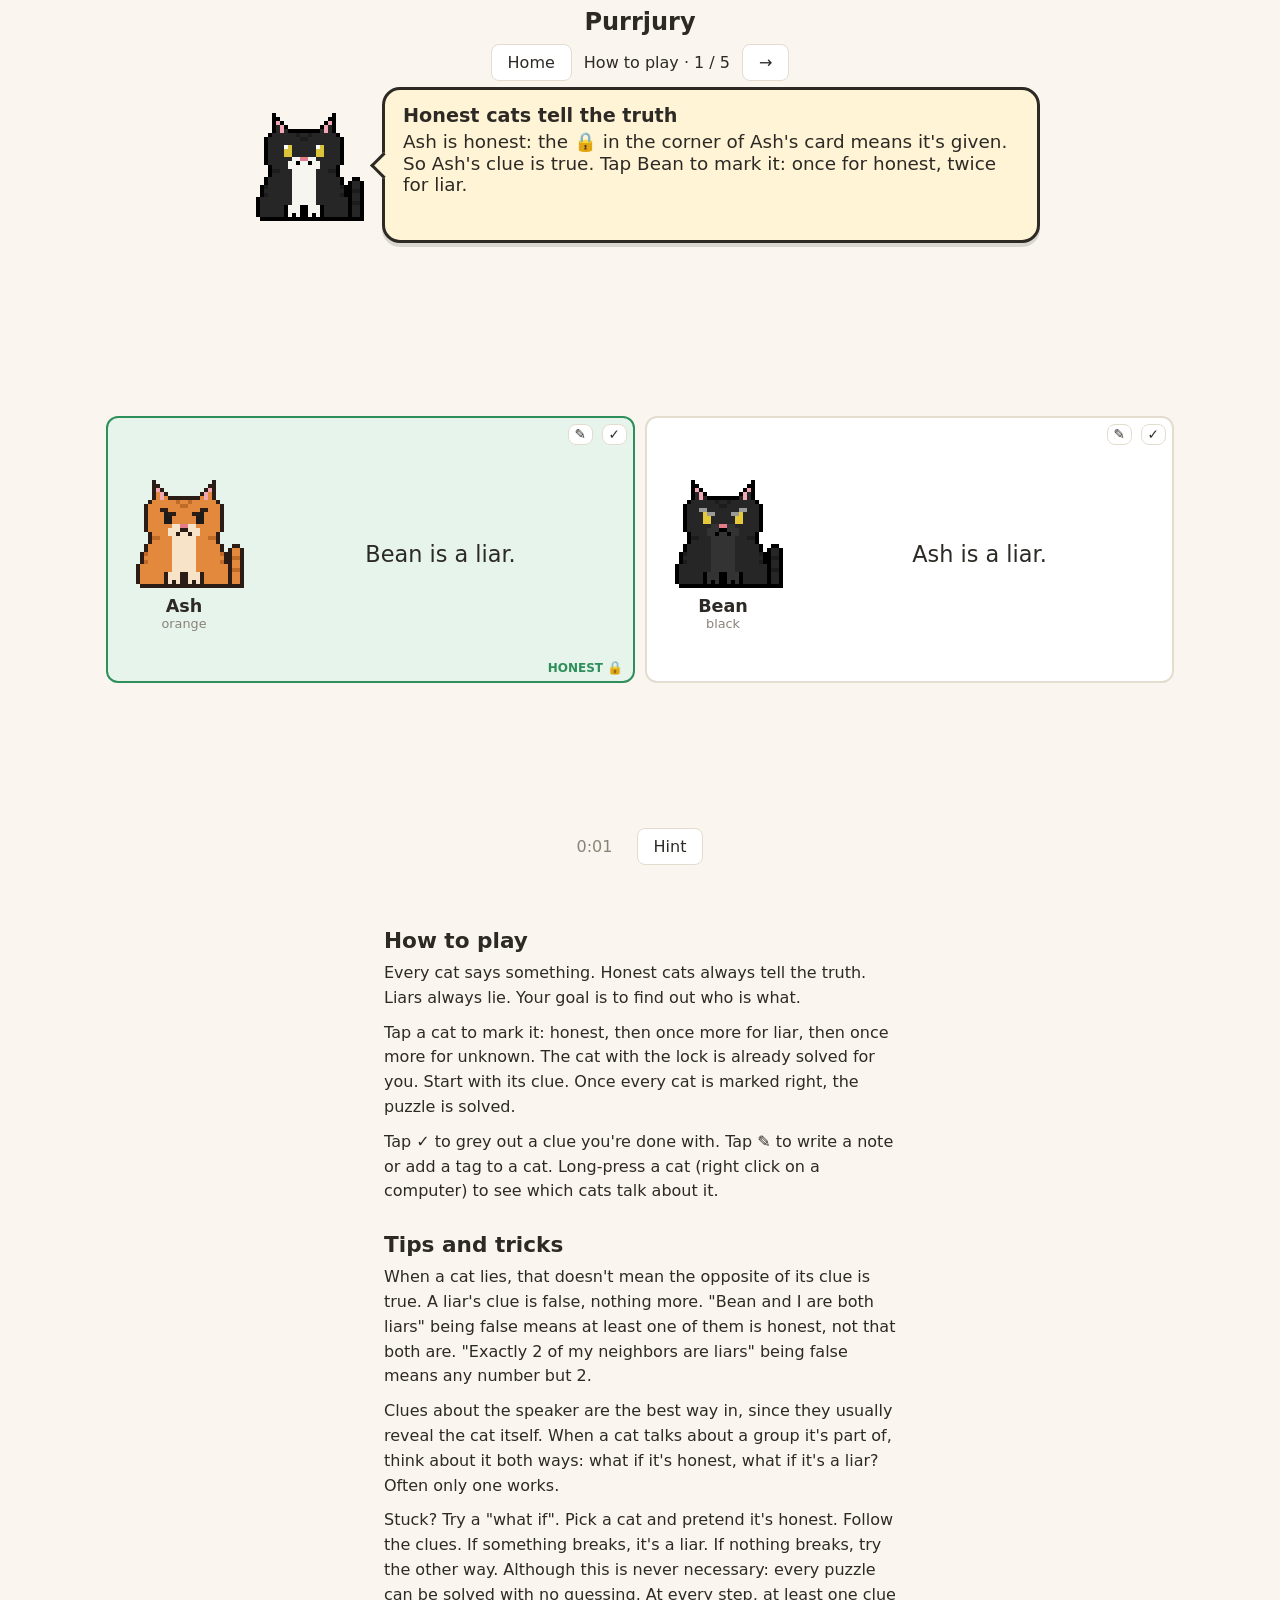
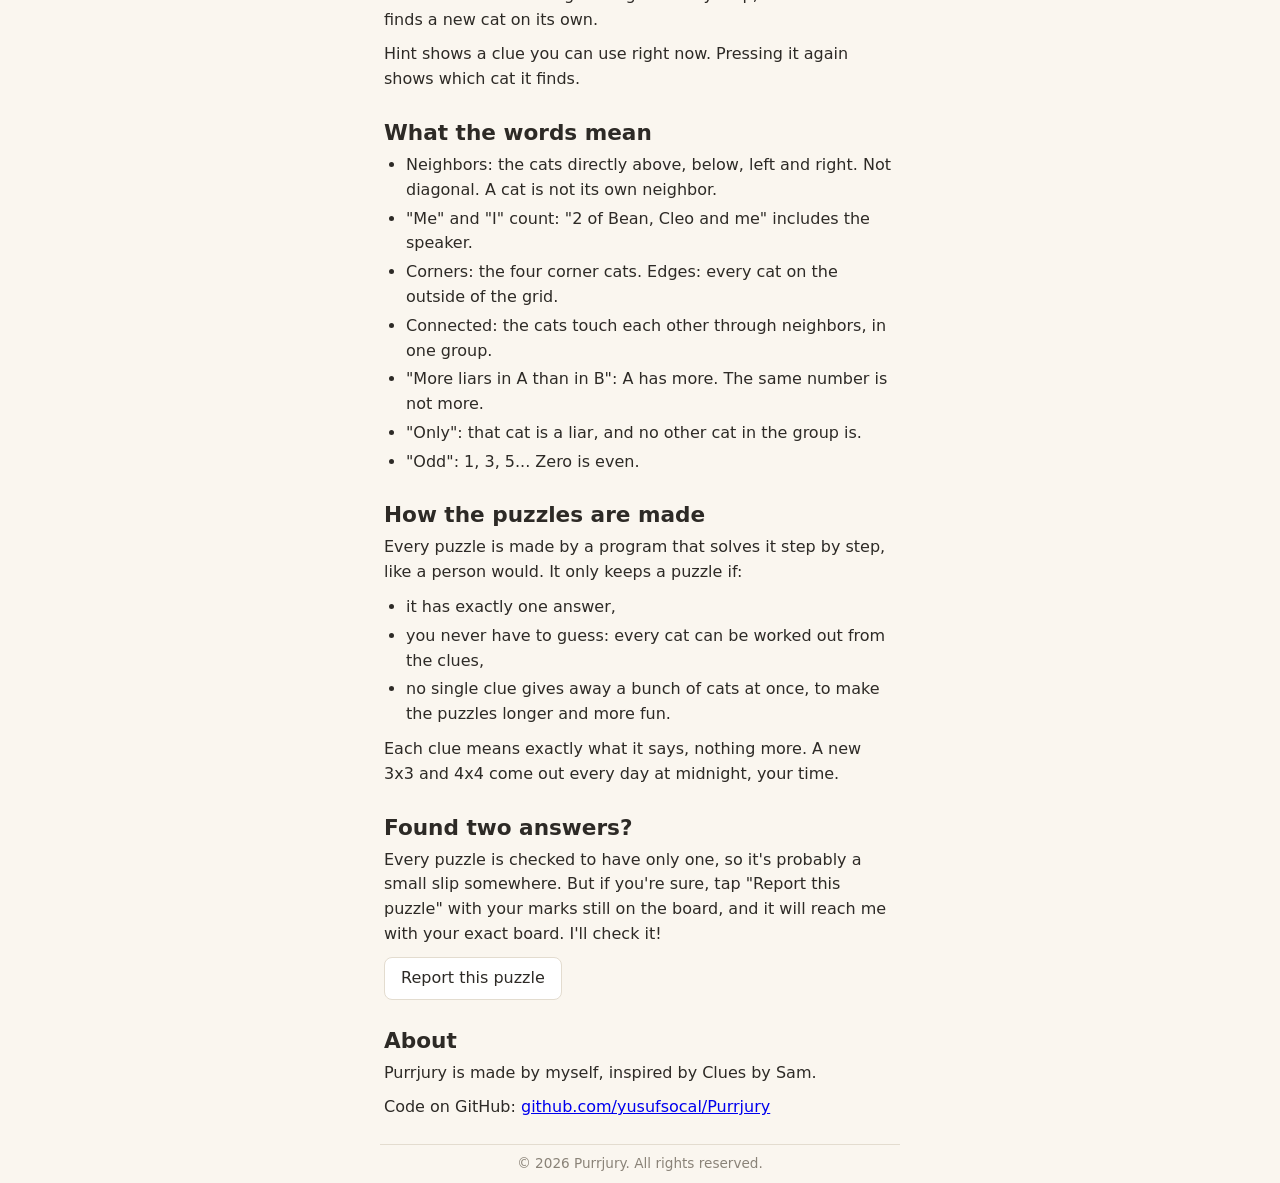
==== commit 6888b49c: "feat(web): all rights reserved line at the bottom" ====
--- a/web/index.html
+++ b/web/index.html
@@ -169,6 +169,8 @@
       <p>Code on GitHub: <a href="https://github.com/yusufsocal/Purrjury">github.com/yusufsocal/Purrjury</a></p>
     </section>
     </div>
+  <hr class="divider">
+  <p class="rights">&copy; 2026 Purrjury. All rights reserved.</p>
   <p class="version" id="version"></p>
   </footer>
 
--- a/web/style.css
+++ b/web/style.css
@@ -29,6 +29,9 @@
 #info-sections p, #info-sections ul { margin: 0 4px 10px; line-height: 1.55; }
 #info-sections ul { padding-left: 22px; }
 #info-sections li { margin-bottom: 4px; }
+/* the faded line at the very bottom, then the rights line */
+.divider { max-width: 520px; margin: 24px auto 10px; border: none; border-top: 1px solid var(--line); }
+.rights { text-align: center; color: var(--muted); font-size: 0.85rem; margin: 0 0 6px; }
 #report-status { color: var(--muted); font-size: 0.9rem; }
 footer { margin-top: 24px; }
 .version { text-align: center; color: var(--muted); font-size: 0.75rem; margin: 0 0 12px; }
@@ -394,6 +397,12 @@
     background: var(--card); border: 2px solid var(--line); border-top: none;
     border-radius: 0 0 12px 12px; box-shadow: 0 6px 14px #0002;
   }
+  /* the bottom row: it opens above the card instead, on top of the one above */
+  .card.opens-up .note-editor {
+    top: auto; bottom: calc(100% - 6px);
+    border-top: 2px solid var(--line); border-bottom: none;
+    border-radius: 12px 12px 0 0; box-shadow: 0 -6px 14px #0002;
+  }
 }
 
 /* On a phone the whole game fits the screen: a slim top bar, the grid, and the buttons under it.
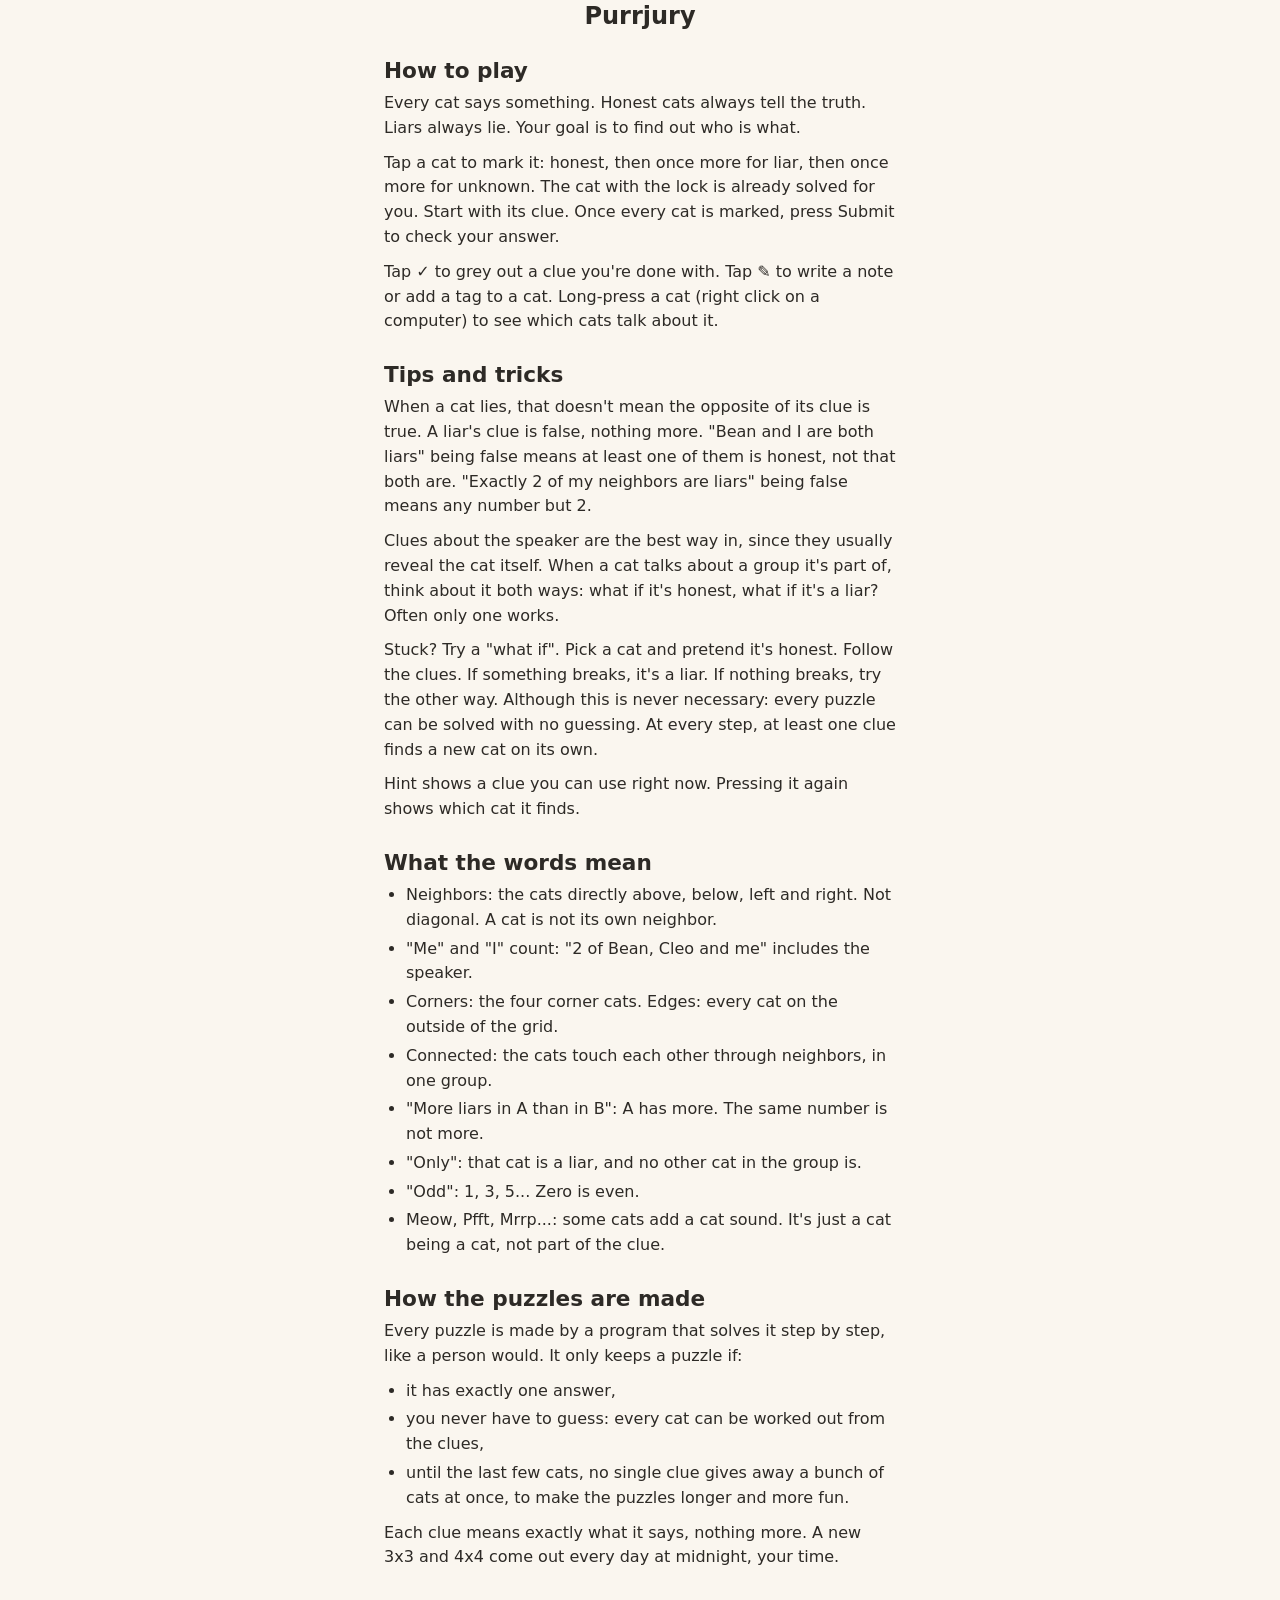
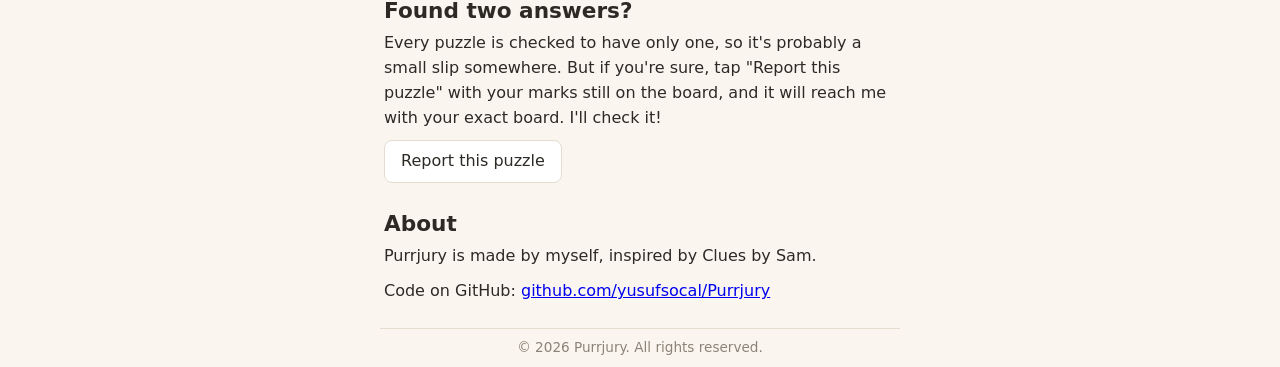
==== commit 06d173bd: "feat(web): Share button on the home screen once a puzzle is solved" ====
--- a/web/index.html
+++ b/web/index.html
@@ -4,6 +4,19 @@
   <meta charset="utf-8">
   <meta name="viewport" content="width=device-width, initial-scale=1">
   <title>Purrjury</title>
+  <!-- the link preview in chats and social sites, and the tab icon (pictures made by web/sprites/make_preview.py).
+       The picture needs the full address: apps fetch it from their own servers. -->
+  <meta name="description" content="A daily logic puzzle about lying cats.">
+  <meta property="og:title" content="Purrjury">
+  <meta property="og:description" content="A daily logic puzzle about lying cats.">
+  <meta property="og:image" content="https://purrjury.com/og.png">
+  <meta property="og:image:width" content="1200">
+  <meta property="og:image:height" content="630">
+  <meta property="og:image:alt" content="PURRJURY in orange pixel letters, with a happy and an angry tuxedo cat behind it">
+  <meta property="og:type" content="website">
+  <meta name="twitter:card" content="summary_large_image">
+  <link rel="icon" type="image/png" href="favicon.png">
+  <link rel="apple-touch-icon" href="apple-touch-icon.png">
   <!-- every file gets a new ?v= on each visit, so the browser never uses an old copy (see the scripts at the bottom) -->
   <script>
     const VERSION = Date.now();
@@ -26,6 +39,8 @@
     <div id="tiles"></div>
     <p id="countdown"></p>
     <div class="home-buttons">
+      <!-- shows once one of today's puzzles is solved, so you can share after leaving the puzzle -->
+      <button id="home-share" hidden>Share</button>
       <button id="past-button">Past days</button>
       <button id="home-how">How to play</button>
     </div>
@@ -90,7 +105,7 @@
   <p id="message"></p>
   </section>
 
-  <!-- feedback set: the rating card (renderRating in game.js) and the menu's feedback card (renderGeneral).
+  <!-- feedback set: the rating card (renderRating in sheet.js) and the menu's feedback card (renderGeneral).
        Outside #game, so it can show on the menu too, where #game is hidden. -->
   <div id="rating" hidden></div>
   </div>
@@ -105,7 +120,7 @@
         Your goal is to find out who is what.</p>
       <p>Tap a cat to mark it: honest, then once more for liar, then once more for unknown.
         The cat with the lock is already solved for you. Start with its clue.
-        Once every cat is marked right, the puzzle is solved.</p>
+        Once every cat is marked, press Submit to check your answer.</p>
       <p>Tap &#10003; to grey out a clue you're done with.
         Tap &#9998; to write a note or add a tag to a cat.
         Long-press a cat (right click on a computer) to see which cats talk about it.</p>
@@ -138,6 +153,7 @@
         <li>"More liars in A than in B": A has more. The same number is not more.</li>
         <li>"Only": that cat is a liar, and no other cat in the group is.</li>
         <li>"Odd": 1, 3, 5... Zero is even.</li>
+        <li>Meow, Pfft, Mrrp...: some cats add a cat sound. It's just a cat being a cat, not part of the clue.</li>
       </ul>
     </section>
 
@@ -148,7 +164,7 @@
       <ul>
         <li>it has exactly one answer,</li>
         <li>you never have to guess: every cat can be worked out from the clues,</li>
-        <li>no single clue gives away a bunch of cats at once, to make the puzzles longer and more fun.</li>
+        <li>until the last few cats, no single clue gives away a bunch of cats at once, to make the puzzles longer and more fun.</li>
       </ul>
       <p>Each clue means exactly what it says, nothing more.
         A new 3x3 and 4x4 come out every day at midnight, your time.</p>
@@ -159,7 +175,7 @@
       <p>Every puzzle is checked to have only one, so it's probably a small slip
         somewhere. But if you're sure, tap "Report this puzzle" with your marks
         still on the board, and it will reach me with your exact board. I'll check it!</p>
-      <!-- sends the puzzle and your marks to the sheet (reportPuzzle in game.js) -->
+      <!-- sends the puzzle and your marks to the sheet (reportPuzzle in sheet.js) -->
       <p><button id="report">Report this puzzle</button> <span id="report-status"></span></p>
     </section>
 
@@ -175,7 +191,7 @@
   </footer>
 
   <script>
-    // the daily page loads days.js (which days exist) and this month's puzzles; game.js loads other months
+    // the daily page loads days.js (which days exist) and this month's puzzles; daily.js loads other months
     // when you open past days. Practice plays puzzles.js, the feedback set feedback_puzzles.js.
     if (PAGE === "daily") {
       const now = new Date();
@@ -187,7 +203,10 @@
       document.write(`<script src="${PUZZLE_FILE}?v=${VERSION}"><\/script>`);
     }
     document.write(`<script src="tutorial.js?v=${VERSION}"><\/script>`);
-    document.write(`<script src="game.js?v=${VERSION}"><\/script>`);
+    // the game, split by topic. They share everything like one file, so the order matters: main.js starts the page
+    for (const file of ["state", "lessons", "board", "hints", "daily", "sheet", "main"]) {
+      document.write(`<script src="${file}.js?v=${VERSION}"><\/script>`);
+    }
   </script>
 </body>
 </html>
--- a/web/style.css
+++ b/web/style.css
@@ -19,6 +19,7 @@
   background: var(--bg);
   color: var(--ink);
   font-family: system-ui, -apple-system, "Segoe UI", sans-serif;
+  user-select: none;
 }
 
 header { text-align: center; }
@@ -190,6 +191,13 @@
 @media (prefers-reduced-motion: reduce) {
   .card.talked-by .sprite, .card .name { animation: none; }
 }
+/* just solved: the cats hop in a wave (each card's --wave delay comes from celebrate in board.js),
+   and "Purrfect!" pops in above the grid. Phones bounce the whole card, their cat picture is the faint one. */
+.card.wave .sprite { animation: hop 0.5s ease-out var(--wave) both; }
+@keyframes card-bounce { 0%, 100% { transform: translateY(0); } 40% { transform: translateY(-8px); } }
+.tag-purr { font-size: 1rem; color: var(--honest); animation: name-grow 0.45s ease-out; }
+@media (max-width: 600px) { .card.wave { animation: card-bounce 0.45s ease-out var(--wave) both; } }
+@media (prefers-reduced-motion: reduce) { .card.wave, .card.wave .sprite, .tag-purr { animation: none; } }
 #legend { display: flex; justify-content: center; flex-wrap: wrap; gap: 8px; min-height: 1.6em; margin: 0 0 10px; }
 .tag { font-size: 0.8rem; font-weight: 600; }
 .tag-by { color: var(--ink); }
@@ -260,6 +268,16 @@
 #lesson .guide { width: 128px; height: 128px; image-rendering: pixelated; flex: none; }
 /* short computer screens: a smaller guide, so the lesson box is only as tall as the bubble and the grid gets the rest */
 @media (min-width: 601px) and (max-height: 800px) { #lesson .guide { width: 96px; height: 96px; } }
+/* lessons with a tiny grid (1 to 4 cats) have room to spare: a big guide, so nobody misses it (6x and 5x the pixels) */
+#lesson.roomy .guide { width: 192px; height: 192px; }
+@media (min-width: 601px) and (max-height: 800px) { #lesson.roomy .guide { width: 160px; height: 160px; } }
+/* when the guide says something new it first takes the middle of the screen, over a dimmed puzzle (spotlight in lessons.js) */
+#spotlight {
+  position: fixed; inset: 0; z-index: 30; background: #2d2a26aa;
+  opacity: 0; pointer-events: none; transition: opacity 0.5s;
+}
+#spotlight.on { opacity: 1; pointer-events: auto; cursor: pointer; }
+#lesson { position: relative; z-index: 31; transform-origin: center; }
 /* warm yellow, so it stands out from the white cards */
 #lesson .bubble {
   position: relative; flex: 1; padding: 12px 18px;
@@ -315,6 +333,25 @@
   font: inherit; font-size: 1rem;   /* 16px or more, or phones zoom in when you tap it */
   padding: 6px 8px; border: 1px solid var(--line); border-radius: 8px; resize: none;
 }
+/* the daily's solved card: simple. The time big, one grey line, dots for hard and fun,
+   a note that's only a line to write on (no box), and two buttons. ✕ in the corner closes it. */
+#rating.simple { text-align: center; padding: 18px 20px 16px; }
+.card-close { position: absolute; top: 6px; right: 8px; border: none; background: none; padding: 4px 8px; color: var(--muted); font-size: 1rem; }
+.solved-time { margin: 0; font-size: 2.2rem; font-weight: 700; font-variant-numeric: tabular-nums; }
+.solved-line { margin: 2px 0 14px; font-size: 0.85rem; color: var(--muted); }
+.dot-row { display: flex; justify-content: center; align-items: center; gap: 8px; margin: 6px 0; }
+.dot-row::after { content: ""; width: 3em; }   /* as wide as the label, so the dots sit in the middle */
+.dot-label { width: 3em; text-align: right; font-size: 0.85rem; color: var(--muted); }
+.dot { width: 20px; height: 20px; padding: 0; border-radius: 50%; border: 2px solid var(--line); background: none; }
+.dot:hover { border-color: var(--muted); }
+.dot.on { background: var(--ink); border-color: var(--ink); }
+#rating textarea.note-line {
+  margin: 14px 0 0; padding: 4px 2px; border: none; border-bottom: 1px solid var(--line); border-radius: 0;
+  background: transparent; outline: none; resize: none; overflow: hidden; text-align: left;
+}
+#rating textarea.note-line:focus { border-bottom-color: var(--ink); }
+#rating.simple .rating-buttons { margin-top: 16px; }
+#rating.simple .rating-buttons button { flex: 1; }
 /* the one-time "how often do you play logic puzzles?" question */
 .experience p { margin: 8px 0 4px; font-size: 0.9rem; font-weight: 600; }
 .experience button { padding: 4px 12px; }
@@ -431,6 +468,7 @@
   /* a smaller guide and bubble, so the lesson still fits above the grid */
   #lesson { gap: 10px; align-items: flex-start; }
   #lesson .guide { width: 64px; height: 64px; margin-top: 6px; }
+  #lesson.roomy .guide { width: 96px; height: 96px; }
   #lesson .bubble { font-size: 0.95rem; padding: 8px 12px; border-width: 2px; }
   #lesson .bubble::before { top: 30px; left: -9px; width: 14px; height: 14px; border-width: 2px; }
   #lesson h2 { font-size: 1.05rem; }
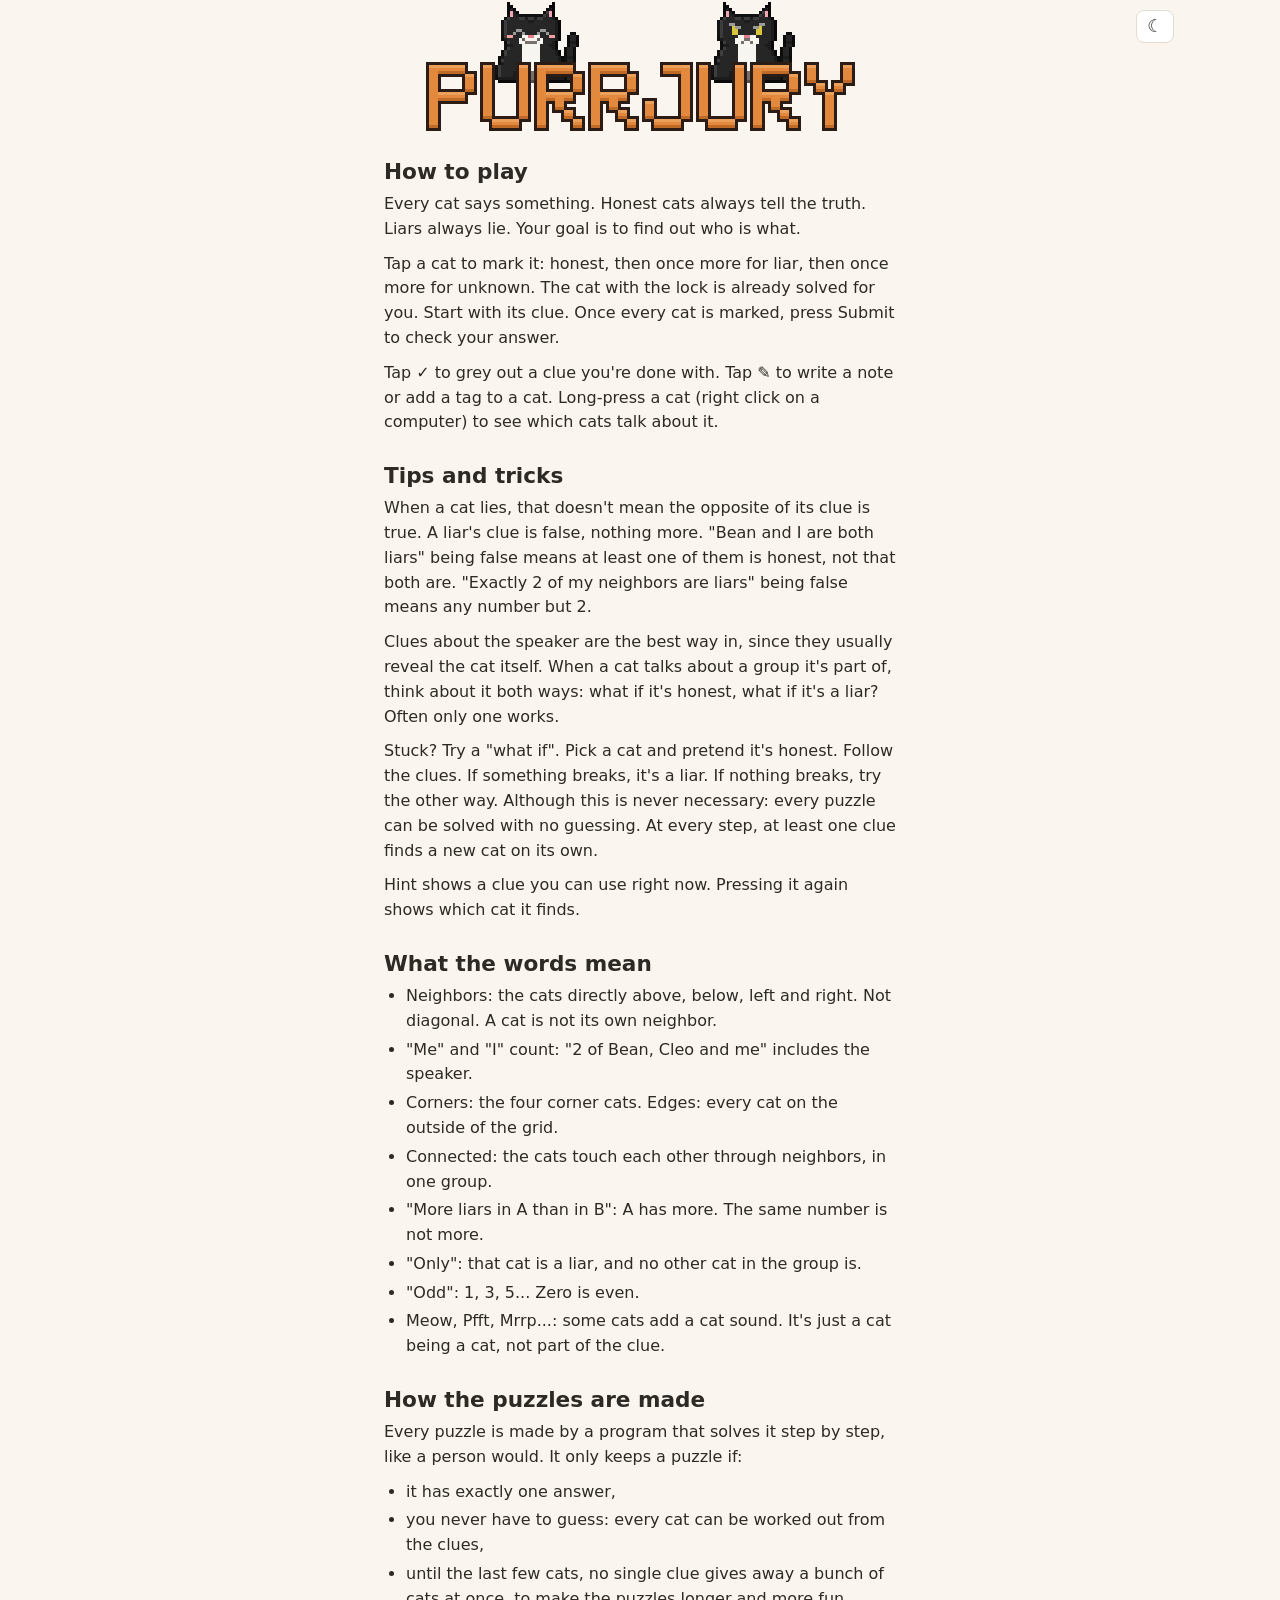
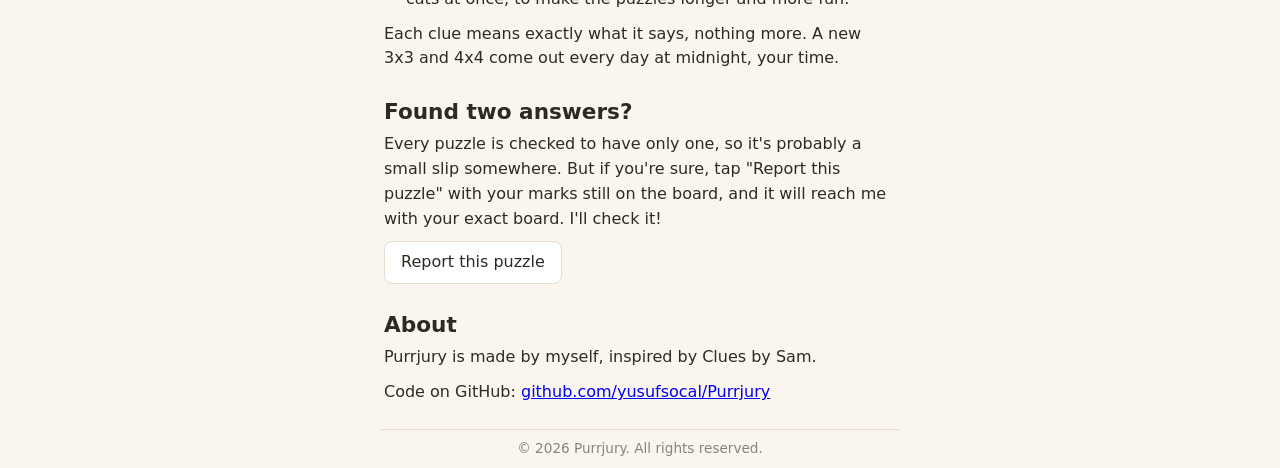
==== commit 8a092627: "feat(web): navy theme with a light/navy switch, pixel logo in the header" ====
--- a/web/index.html
+++ b/web/index.html
@@ -24,13 +24,19 @@
     // that set window.PAGE first. Old ?set=feedback links still open the feedback set.
     window.PAGE = window.PAGE || (new URLSearchParams(location.search).get("set") === "feedback" ? "feedback" : "daily");
     document.write(`<link rel="stylesheet" href="style.css?v=${VERSION}">`);
+    // light or navy: what you picked last time (the switch in the header), else what your device is set to.
+    // Set here, before the page shows, so it never flashes the other theme first.
+    let savedTheme = null;
+    try { savedTheme = localStorage.getItem("purrjury-theme"); } catch {}
+    document.documentElement.dataset.theme = savedTheme || (matchMedia("(prefers-color-scheme: dark)").matches ? "navy" : "light");
   </script>
 </head>
 <body>
   <!-- everything you play with, sized to fit the screen on a computer -->
   <div id="screen">
   <header>
-    <h1>Purrjury</h1>
+    <h1><img class="logo" src="logo.png" alt="Purrjury"></h1>
+    <button id="theme-toggle"></button>
   </header>
 
   <!-- the daily page's first screen: today's two puzzles, your streak and when the next ones come -->
--- a/web/style.css
+++ b/web/style.css
@@ -1,14 +1,38 @@
+/* Two themes: light (these) and navy (below). --ink, --muted and --line are for text and lines on the
+   cards, tiles and buttons; --page-ink, --page-muted and --page-line for what sits right on the background.
+   In light they're the same, in navy the page ones are light and the cards stay light with dark text. */
 :root {
   --bg: #faf6ef;
   --card: #ffffff;
   --ink: #2d2a26;
   --muted: #8a8378;
   --line: #e3dccf;
+  --page-ink: var(--ink);
+  --page-muted: var(--muted);
+  --page-line: var(--line);
   --honest: #2f8f5b;
   --honest-bg: #e6f4ec;
   --liar: #c2413b;
   --liar-bg: #fbe8e6;
-}
+  --about: #2f6fdb;   /* the blue tag chip and the "talks about it" outline */
+  --hint: #c98a12;
+  --card-edge: var(--line);   /* the border of cards, tiles and buttons */
+}
+/* navy: the ad's colors. The orange logo pops on it, the cards stay light so the clues read the same */
+:root[data-theme="navy"] {
+  --bg: #1e3446;
+  --card: #f3e9d6;   /* warm cream */
+  --page-ink: #f3ede2;
+  --page-muted: #a9bccb;
+  --page-line: #34506a;
+  --card-edge: #12212d;
+  --honest: #2f9a60;
+  --liar: #cc463f;
+  --about: #4d8df0;
+  --hint: #e0a020;
+  color-scheme: dark;
+}
+:root[data-theme="navy"] a { color: #9cc8f0; }
 
 * { box-sizing: border-box; }
 
@@ -17,13 +41,19 @@
   max-width: 1100px;
   padding: 16px;
   background: var(--bg);
-  color: var(--ink);
+  color: var(--page-ink);
   font-family: system-ui, -apple-system, "Segoe UI", sans-serif;
-  user-select: none;
-}
-
-header { text-align: center; }
-h1 { margin: 8px 0 4px; font-size: 2rem; }
+}
+
+header { position: relative; text-align: center; }
+h1 { margin: 8px 0 4px; font-size: 2rem; line-height: 0; }
+/* the pixel logo (made by web/sprites/make_preview.py at 1 pixel per sprite pixel): 3x on home, smaller while playing */
+.logo { width: 429px; max-width: 100%; height: auto; image-rendering: pixelated; }
+/* the light / navy switch, top right */
+#theme-toggle {
+  position: absolute; top: 8px; right: 0;
+  padding: 4px 10px; font-size: 1.1rem; line-height: 1.3;
+}
 /* the sections under the game: all open, one after the other. Big bold headings, plain text */
 #info-sections { max-width: 520px; margin: 8px auto 16px; }
 #info-sections h2 { font-size: 1.35rem; margin: 28px 4px 8px; }
@@ -31,11 +61,11 @@
 #info-sections ul { padding-left: 22px; }
 #info-sections li { margin-bottom: 4px; }
 /* the faded line at the very bottom, then the rights line */
-.divider { max-width: 520px; margin: 24px auto 10px; border: none; border-top: 1px solid var(--line); }
-.rights { text-align: center; color: var(--muted); font-size: 0.85rem; margin: 0 0 6px; }
-#report-status { color: var(--muted); font-size: 0.9rem; }
+.divider { max-width: 520px; margin: 24px auto 10px; border: none; border-top: 1px solid var(--page-line); }
+.rights { text-align: center; color: var(--page-muted); font-size: 0.85rem; margin: 0 0 6px; }
+#report-status { color: var(--page-muted); font-size: 0.9rem; }
 footer { margin-top: 24px; }
-.version { text-align: center; color: var(--muted); font-size: 0.75rem; margin: 0 0 12px; }
+.version { text-align: center; color: var(--page-muted); font-size: 0.75rem; margin: 0 0 12px; }
 .honest-text { color: var(--honest); }
 .liar-text { color: var(--liar); }
 
@@ -50,7 +80,7 @@
 button {
   font: inherit;
   padding: 8px 16px;
-  border: 1px solid var(--line);
+  border: 1px solid var(--card-edge);
   border-radius: 8px;
   background: var(--card);
   color: var(--ink);
@@ -68,7 +98,8 @@
   position: relative;
   display: flex; flex-direction: column;   /* header on top, the clue fills the rest */
   background: var(--card);
-  border: 2px solid var(--line);
+  color: var(--ink);
+  border: 2px solid var(--card-edge);
   border-radius: 12px;
   padding: 10px 12px 36px;   /* room at the bottom for the pen and check buttons */
   cursor: pointer;
@@ -168,14 +199,13 @@
 }
 .note-done { align-self: flex-end; padding: 4px 12px; }
 
-:root { --about: #2f6fdb; }   /* the blue tag chip */
 
 /* connections (right click or long-press a cat): every other cat fades out, so the ones involved stand out.
    The chosen cat gets a dark outline, the cats that talk about it a blue one. Their names grow for a moment
    (from their middle, so they grow both ways) and stay bold, and the cats that talk about it do one hop. */
 .card { transition: opacity 0.2s, transform 0.4s; }
 #grid.connecting .card:not(.focus):not(.talked-by) { opacity: 0.3; }
-.card.focus { outline: 3px solid var(--ink); outline-offset: 2px; }
+.card.focus { outline: 3px solid var(--page-ink); outline-offset: 2px; }
 .card.talked-by { outline: 3px solid var(--about); outline-offset: 2px; }
 /* phones: the card sinks a little while you hold it, so you can feel a long-press coming */
 .card.pressing { transform: scale(0.94); transition: transform 0.5s ease-in; }
@@ -200,15 +230,14 @@
 @media (prefers-reduced-motion: reduce) { .card.wave, .card.wave .sprite, .tag-purr { animation: none; } }
 #legend { display: flex; justify-content: center; flex-wrap: wrap; gap: 8px; min-height: 1.6em; margin: 0 0 10px; }
 .tag { font-size: 0.8rem; font-weight: 600; }
-.tag-by { color: var(--ink); }
+.tag-by { color: var(--page-ink); }
 
 /* hint: dashed outline around the clues you can use right now */
-:root { --hint: #c98a12; }
 /* a card a hint (or the guide) points at: it pulses, a glow that grows and fades */
 .card.hint { outline: 3px solid var(--hint); outline-offset: 2px; animation: pulse 1.4s ease-out infinite; }
 @keyframes pulse {
-  0% { box-shadow: 0 0 0 0 #c98a12aa; }
-  70%, 100% { box-shadow: 0 0 0 14px #c98a1200; }
+  0% { box-shadow: 0 0 0 0 color-mix(in srgb, var(--hint) 67%, transparent); }
+  70%, 100% { box-shadow: 0 0 0 14px transparent; }
 }
 /* a button the guide points at (the pen, the ✓, Hint): it pulses the same way */
 .point { outline: 3px solid var(--hint); outline-offset: 2px; animation: pulse 1.4s ease-out infinite; }
@@ -233,30 +262,30 @@
 .tile-time { align-self: center; text-align: right; font-size: 1.2rem; color: var(--muted); font-variant-numeric: tabular-nums; }
 .tile.done .tile-time { color: var(--honest); font-weight: 600; }
 .tile-status { grid-column: 1 / -1; font-size: 1rem; color: var(--muted); }
-#countdown { color: var(--muted); font-size: 1.05rem; margin: 22px 0; font-variant-numeric: tabular-nums; }
+#countdown { color: var(--page-muted); font-size: 1.05rem; margin: 22px 0; font-variant-numeric: tabular-nums; }
 .home-buttons button { padding: 16px; font-size: 1.1rem; border-radius: 12px; }
 .past-tiles .tile { min-height: 80px; }
 
 /* past days: a month of days, Monday first. Green: both solved, yellow: played */
 .past-nav { display: flex; justify-content: space-between; align-items: center; margin-bottom: 10px; }
 #calendar { display: grid; grid-template-columns: repeat(7, 1fr); gap: 4px; margin-bottom: 14px; }
-.weekday { font-size: 0.75rem; color: var(--muted); }
+.weekday { font-size: 0.75rem; color: var(--page-muted); }
 .day { padding: 8px 0; border-radius: 8px; font-variant-numeric: tabular-nums; }
 .day:disabled { opacity: 0.3; cursor: default; }
 .day.both { background: var(--honest-bg); border-color: var(--honest); color: var(--honest); font-weight: 600; }
-.day.some { background: #fbf1d9; border-color: #c98a12; }
+.day.some { background: #fbf1d9; border-color: var(--hint); }
 .day.today { text-decoration: underline; font-weight: 700; }
-.day.picked { outline: 2px solid var(--ink); }
+.day.picked { outline: 2px solid var(--page-ink); }
 #past-day { margin-bottom: 14px; }
 #past-day b { display: block; margin-bottom: 8px; }
-#menu h2 { font-size: 0.85rem; text-transform: uppercase; letter-spacing: 0.08em; color: var(--muted); margin: 20px 0 8px; }
+#menu h2 { font-size: 0.85rem; text-transform: uppercase; letter-spacing: 0.08em; color: var(--page-muted); margin: 20px 0 8px; }
 .choice { display: flex; justify-content: center; flex-wrap: wrap; gap: 10px; }
-.choice button.selected { background: var(--ink); border-color: var(--ink); color: var(--bg); }
+.choice button.selected { background: var(--ink); border-color: var(--ink); color: var(--card); }
 .level { display: flex; flex-direction: column; align-items: center; gap: 2px; min-width: 130px; padding: 14px 18px; }
 .level-name { font-weight: 700; font-size: 1.1rem; text-transform: capitalize; }
 .level-count { font-size: 0.8rem; color: var(--muted); }
 .level-easy .level-name { color: var(--honest); }
-.level-medium .level-name { color: #c98a12; }
+.level-medium .level-name { color: var(--hint); }
 .level-hard .level-name { color: var(--liar); }
 .level-tricky .level-name { color: #7a4fc4; }
 [hidden] { display: none !important; }
@@ -281,7 +310,7 @@
 /* warm yellow, so it stands out from the white cards */
 #lesson .bubble {
   position: relative; flex: 1; padding: 12px 18px;
-  background: var(--bubble); border: 3px solid var(--ink); border-radius: 18px;
+  background: var(--bubble); color: var(--ink); border: 3px solid var(--ink); border-radius: 18px;
   font-size: 1.15rem; box-shadow: 0 4px 0 #0002;
 }
 #lesson .bubble::before {   /* the tail: a small square turned 45 degrees, half under the bubble's edge */
@@ -305,7 +334,7 @@
 /* feedback set (index.html?set=feedback): the note on the menu, the Stop and rate button and the rating card */
 #feedback-note {
   max-width: 420px; margin: 14px auto 0; padding: 8px 12px;
-  background: #fff4d6; border: 1px solid #ecd9a0; border-radius: 10px; font-size: 0.9rem; text-align: left;
+  background: #fff4d6; color: var(--ink); border: 1px solid #ecd9a0; border-radius: 10px; font-size: 0.9rem; text-align: left;
 }
 #feedback-note ol { margin: 4px 0 6px; padding-left: 22px; }
 /* How to play stands out on the feedback menu, with a small "Start here" above it */
@@ -318,8 +347,8 @@
 #rating {
   position: fixed; left: 50%; bottom: 12px; transform: translateX(-50%); z-index: 30;
   width: min(400px, calc(100% - 16px));
-  padding: 12px 16px; background: var(--card);
-  border: 2px solid var(--line); border-radius: 14px; box-shadow: 0 -4px 16px #0003;
+  padding: 12px 16px; background: var(--card); color: var(--ink);
+  border: 2px solid var(--card-edge); border-radius: 14px; box-shadow: 0 -4px 16px #0003;
 }
 #rating h3 { margin: 0 0 2px; font-size: 1.05rem; }
 .rating-help { margin: 0 0 4px; font-size: 0.8rem; color: var(--muted); }
@@ -359,7 +388,7 @@
 .rating-buttons { display: flex; flex-wrap: wrap; gap: 8px; }
 .rating-buttons .main { border-color: var(--ink); font-weight: 600; }
 
-#timer { font-variant-numeric: tabular-nums; color: var(--muted); min-width: 3em; }
+#timer { font-variant-numeric: tabular-nums; color: var(--page-muted); min-width: 3em; }
 #message { text-align: center; min-height: 1.5em; font-weight: 600; }
 
 /* On a computer the whole grid fits the screen: the rows share the height that's left,
@@ -369,6 +398,8 @@
   /* only while playing: the grid gets the whole screen. Home and the menu stay short, so the sections come right after */
   body.playing #screen { height: 100dvh; display: flex; flex-direction: column; padding: 6px 0; }
   h1 { font-size: 1.5rem; margin: 2px 0; }
+  body.playing .logo { width: 143px; }
+  body.playing #theme-toggle { top: 2px; }
   #game:not([hidden]) { flex: 1; min-height: 0; display: flex; flex-direction: column; }
   #game nav, #game .controls { margin: 6px 0; }
   #legend { margin: 0 0 6px; min-height: 1.3em; }
@@ -479,10 +510,13 @@
     background: #fffe; border-radius: 8px; box-shadow: 0 1px 4px #0002;
   }
   #legend:empty { display: none; }
+  #legend { color: var(--ink); }
   .controls { margin: 6px 0 0; flex-wrap: wrap; gap: 8px; }
   .controls button { padding: 6px 12px; }
 
   /* isolate: the faint cat can sit behind the band and the clue but still on top of the card's background */
+  .logo { width: 286px; }   /* 2x */
+  #theme-toggle { top: 0; padding: 2px 8px; font-size: 1rem; }
   .card { min-height: 0; overflow: hidden; padding: 0 5px 18px; font-size: 0.85rem; border-radius: 10px; isolation: isolate; }
   /* the band: the cat's color with its name and color word */
   .top {
@@ -516,3 +550,11 @@
     font-size: 1rem;
   }
 }
+
+/* navy, computer: the hint and connections label sits on the background, so it gets a light pill for its colors */
+@media (min-width: 601px) {
+  :root[data-theme="navy"] #legend:not(:empty) {
+    width: max-content; max-width: 100%; margin-inline: auto; padding: 2px 10px;
+    background: var(--card); color: var(--ink); border-radius: 8px;
+  }
+}
